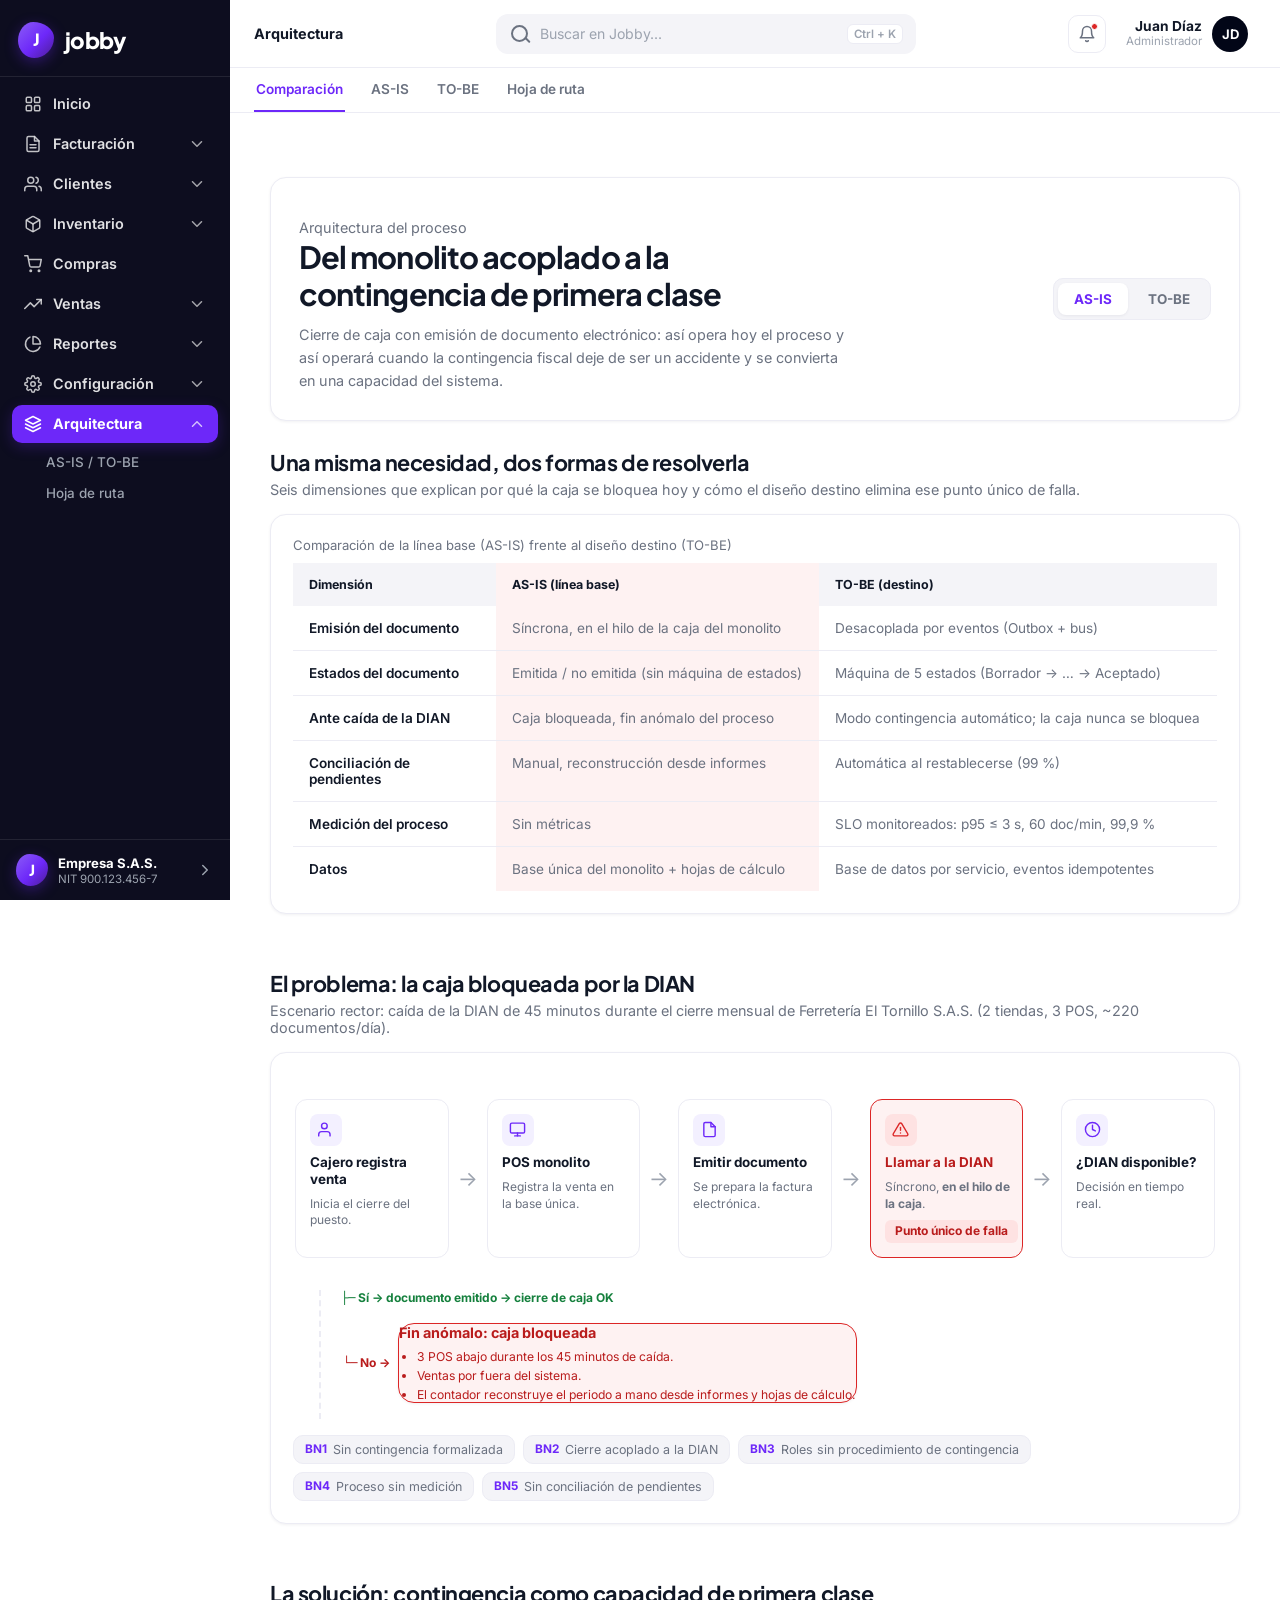
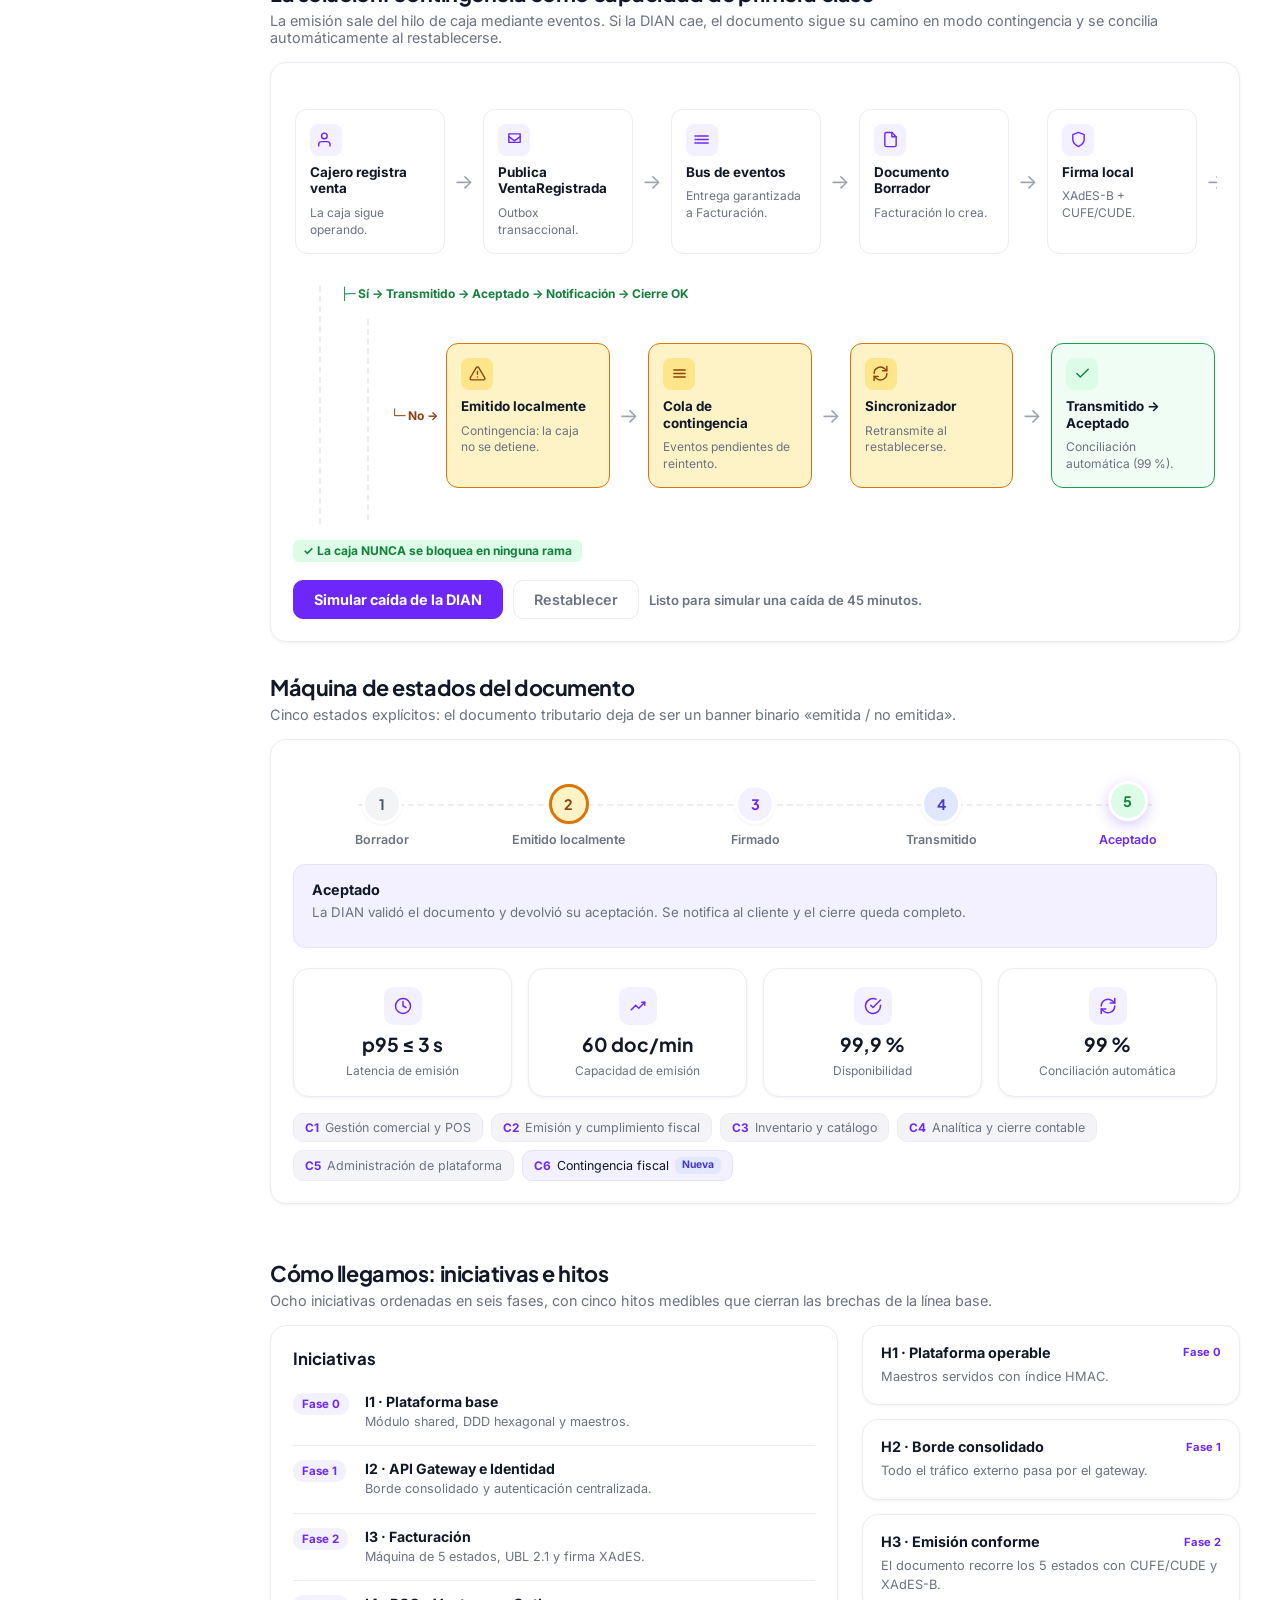
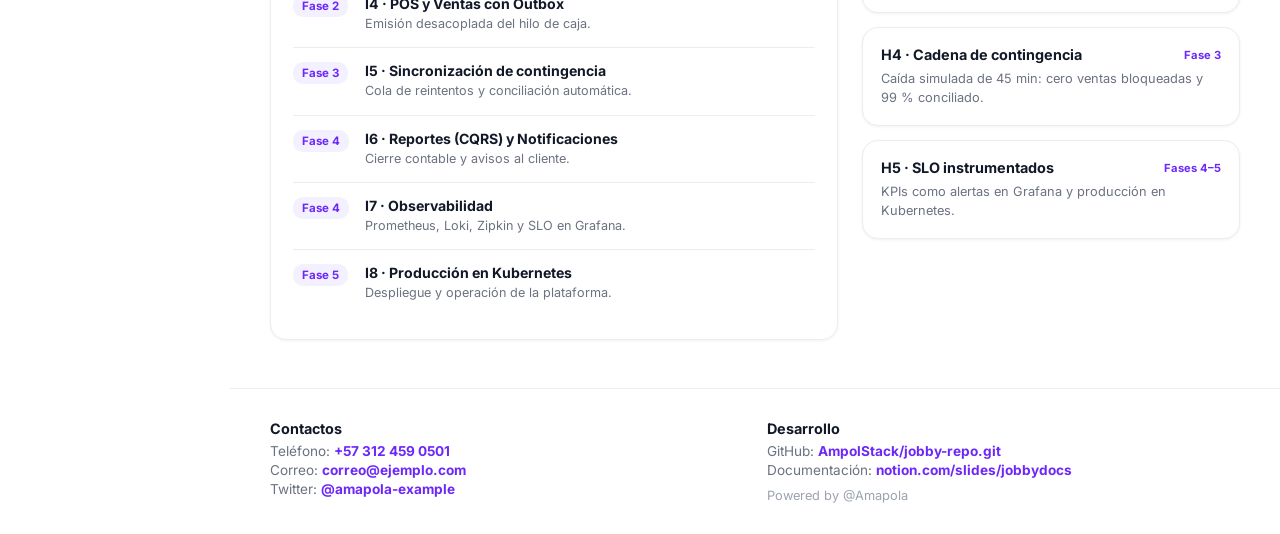
==== pages/architecture.html @ 14339ec7 "feat(architecture): página AS-IS/TO-BE con simulación de contingencia" ====
<!DOCTYPE html>
<html lang="es">

<head>
  <meta charset="UTF-8">
  <meta name="viewport" content="width=device-width, initial-scale=1.0">
  <meta name="description" content="Arquitectura del proceso de facturación electrónica de Jobby ERP: comparación AS-IS y TO-BE, contingencia fiscal y hoja de ruta.">
  <title>Jobby ERP - Arquitectura</title>
  <link rel="preconnect" href="https://fonts.googleapis.com">
  <link rel="preconnect" href="https://fonts.gstatic.com" crossorigin>
  <link href="https://fonts.googleapis.com/css2?family=Outfit:wght@400;500;600;700;800&display=swap" rel="stylesheet">
  <link rel="preconnect" href="https://fonts.googleapis.com">
  <link rel="preconnect" href="https://fonts.gstatic.com" crossorigin>
  <link href="https://fonts.googleapis.com/css2?family=Inter:ital,opsz,wght@0,14..32,100..900;1,14..32,100..900&family=Montserrat:ital,wght@0,100..900;1,100..900&display=swap" rel="stylesheet">
  <link href="https://fonts.googleapis.com/css2?family=Plus+Jakarta+Sans:wght@400;500;600;700;800&display=swap" rel="stylesheet">
  <link rel="stylesheet" href="../css/tokens.css">
  <link rel="stylesheet" href="../css/styles.css">
  <link rel="stylesheet" href="../css/brand.css">
</head>

<body>

  <!-- Skip to content (accesibilidad) -->
  <a href="#content" class="skip-link">Saltar al contenido</a>

  <!-- Progress bar -->
  <div id="progress-bar"></div>

  <!-- Success toast -->
  <aside id="toast" aria-label="Notificaciones" aria-live="polite">
    <span class="toast-icon">✓</span>
    <span id="toast-message">Listo</span>
  </aside>

  <!-- Bottom Progress bar -->
  <div id="progress-bar-bottom"></div>

  <!-- ── SIDEBAR ─────────────────────────────────────────────── -->
  <aside class="sidebar" id="sidebar" aria-label="Navegación lateral">
    <div class="sidebar-brand">
      <span class="brand-blob" aria-hidden="true">J</span>
      <span class="brand-wordmark">jobby</span>
    </div>
    <nav class="sidebar-nav" role="navigation" aria-label="Navegación principal">
      <a href="home.html" class="menu-item"><svg aria-hidden="true" width="18" height="18" viewBox="0 0 24 24" fill="none" stroke="currentColor" stroke-width="2" stroke-linecap="round" stroke-linejoin="round"><rect x="3" y="3" width="7" height="7" rx="1.5"/><rect x="14" y="3" width="7" height="7" rx="1.5"/><rect x="3" y="14" width="7" height="7" rx="1.5"/><rect x="14" y="14" width="7" height="7" rx="1.5"/></svg><span>Inicio</span></a>
      <details class="nav-group">
        <summary class="menu-item"><svg aria-hidden="true" width="18" height="18" viewBox="0 0 24 24" fill="none" stroke="currentColor" stroke-width="2" stroke-linecap="round" stroke-linejoin="round"><path d="M14 2H6a2 2 0 0 0-2 2v16a2 2 0 0 0 2 2h12a2 2 0 0 0 2-2V8z"/><polyline points="14 2 14 8 20 8"/><line x1="16" y1="13" x2="8" y2="13"/><line x1="16" y1="17" x2="8" y2="17"/></svg><span>Facturación</span><svg aria-hidden="true" width="18" height="18" viewBox="0 0 24 24" fill="none" stroke="currentColor" stroke-width="2" stroke-linecap="round" stroke-linejoin="round" class="nav-caret"><polyline points="6 9 12 15 18 9"/></svg></summary>
        <div class="submenu">
          <a href="#" class="" aria-disabled="true" title="Disponible en la versión completa">Crear factura</a>
          <a href="transaction-detail.html" class="">Consultar DIAN</a>
          <a href="transaction-detail.html" class="">Documentos electrónicos</a>
          <a href="#" class="" aria-disabled="true" title="Disponible en la versión completa">Lotes de facturación</a>
        </div>
      </details>
      <details class="nav-group">
        <summary class="menu-item"><svg aria-hidden="true" width="18" height="18" viewBox="0 0 24 24" fill="none" stroke="currentColor" stroke-width="2" stroke-linecap="round" stroke-linejoin="round"><path d="M17 21v-2a4 4 0 0 0-4-4H5a4 4 0 0 0-4 4v2"/><circle cx="9" cy="7" r="4"/><path d="M23 21v-2a4 4 0 0 0-3-3.87"/><path d="M16 3.13a4 4 0 0 1 0 7.75"/></svg><span>Clientes</span><svg aria-hidden="true" width="18" height="18" viewBox="0 0 24 24" fill="none" stroke="currentColor" stroke-width="2" stroke-linecap="round" stroke-linejoin="round" class="nav-caret"><polyline points="6 9 12 15 18 9"/></svg></summary>
        <div class="submenu">
          <a href="clients.html" class="">Clientes</a>
          <a href="#" class="" aria-disabled="true" title="Disponible en la versión completa">Listas de precios</a>
        </div>
      </details>
      <details class="nav-group">
        <summary class="menu-item"><svg aria-hidden="true" width="18" height="18" viewBox="0 0 24 24" fill="none" stroke="currentColor" stroke-width="2" stroke-linecap="round" stroke-linejoin="round"><path d="M21 16V8a2 2 0 0 0-1-1.73l-7-4a2 2 0 0 0-2 0l-7 4A2 2 0 0 0 3 8v8a2 2 0 0 0 1 1.73l7 4a2 2 0 0 0 2 0l7-4A2 2 0 0 0 21 16z"/><polyline points="3.27 6.96 12 12.01 20.73 6.96"/><line x1="12" y1="22.08" x2="12" y2="12"/></svg><span>Inventario</span><svg aria-hidden="true" width="18" height="18" viewBox="0 0 24 24" fill="none" stroke="currentColor" stroke-width="2" stroke-linecap="round" stroke-linejoin="round" class="nav-caret"><polyline points="6 9 12 15 18 9"/></svg></summary>
        <div class="submenu">
          <a href="products.html" class="">Productos</a>
          <a href="products.html" class="">Stock</a>
          <a href="sectionals.html" class="">Movimientos</a>
        </div>
      </details>
      <a href="subscriptions.html" class="menu-item"><svg aria-hidden="true" width="18" height="18" viewBox="0 0 24 24" fill="none" stroke="currentColor" stroke-width="2" stroke-linecap="round" stroke-linejoin="round"><circle cx="9" cy="21" r="1"/><circle cx="20" cy="21" r="1"/><path d="M1 1h4l2.68 13.39a2 2 0 0 0 2 1.61h9.72a2 2 0 0 0 2-1.61L23 6H6"/></svg><span>Compras</span></a>
      <details class="nav-group">
        <summary class="menu-item"><svg aria-hidden="true" width="18" height="18" viewBox="0 0 24 24" fill="none" stroke="currentColor" stroke-width="2" stroke-linecap="round" stroke-linejoin="round"><polyline points="23 6 13.5 15.5 8.5 10.5 1 18"/><polyline points="17 6 23 6 23 12"/></svg><span>Ventas</span><svg aria-hidden="true" width="18" height="18" viewBox="0 0 24 24" fill="none" stroke="currentColor" stroke-width="2" stroke-linecap="round" stroke-linejoin="round" class="nav-caret"><polyline points="6 9 12 15 18 9"/></svg></summary>
        <div class="submenu">
          <a href="cashier.html" class="">Caja</a>
          <a href="sales.html" class="">Registro de ventas</a>
        </div>
      </details>
      <details class="nav-group">
        <summary class="menu-item"><svg aria-hidden="true" width="18" height="18" viewBox="0 0 24 24" fill="none" stroke="currentColor" stroke-width="2" stroke-linecap="round" stroke-linejoin="round"><path d="M21.21 15.89A10 10 0 1 1 8 2.83"/><path d="M22 12A10 10 0 0 0 12 2v10z"/></svg><span>Reportes</span><svg aria-hidden="true" width="18" height="18" viewBox="0 0 24 24" fill="none" stroke="currentColor" stroke-width="2" stroke-linecap="round" stroke-linejoin="round" class="nav-caret"><polyline points="6 9 12 15 18 9"/></svg></summary>
        <div class="submenu">
          <a href="#" class="" aria-disabled="true" title="Disponible en la versión completa">Financieros</a>
          <a href="#" class="" aria-disabled="true" title="Disponible en la versión completa">Ventas</a>
          <a href="#" class="" aria-disabled="true" title="Disponible en la versión completa">Inventario</a>
          <a href="#" class="" aria-disabled="true" title="Disponible en la versión completa">Personalizados</a>
        </div>
      </details>
      <details class="nav-group">
        <summary class="menu-item"><svg aria-hidden="true" width="18" height="18" viewBox="0 0 24 24" fill="none" stroke="currentColor" stroke-width="2" stroke-linecap="round" stroke-linejoin="round"><circle cx="12" cy="12" r="3"/><path d="M19.4 15a1.65 1.65 0 0 0 .33 1.82l.06.06a2 2 0 0 1-2.83 2.83l-.06-.06a1.65 1.65 0 0 0-1.82-.33 1.65 1.65 0 0 0-1 1.51V21a2 2 0 0 1-4 0v-.09A1.65 1.65 0 0 0 9 19.4a1.65 1.65 0 0 0-1.82.33l-.06.06a2 2 0 0 1-2.83-2.83l.06-.06a1.65 1.65 0 0 0 .33-1.82 1.65 1.65 0 0 0-1.51-1H3a2 2 0 0 1 0-4h.09A1.65 1.65 0 0 0 4.6 9a1.65 1.65 0 0 0-.33-1.82l-.06-.06a2 2 0 0 1 2.83-2.83l.06.06a1.65 1.65 0 0 0 1.82.33H9a1.65 1.65 0 0 0 1-1.51V3a2 2 0 0 1 4 0v.09a1.65 1.65 0 0 0 1 1.51 1.65 1.65 0 0 0 1.82-.33l.06-.06a2 2 0 0 1 2.83 2.83l-.06.06a1.65 1.65 0 0 0-.33 1.82V9a1.65 1.65 0 0 0 1.51 1H21a2 2 0 0 1 0 4h-.09a1.65 1.65 0 0 0-1.51 1z"/></svg><span>Configuración</span><svg aria-hidden="true" width="18" height="18" viewBox="0 0 24 24" fill="none" stroke="currentColor" stroke-width="2" stroke-linecap="round" stroke-linejoin="round" class="nav-caret"><polyline points="6 9 12 15 18 9"/></svg></summary>
        <div class="submenu">
          <a href="sectionals.html" class="">Organización</a>
          <a href="employees.html" class="">Usuarios</a>
          <a href="#" class="" aria-disabled="true" title="Disponible en la versión completa">Permisos</a>
          <a href="#" class="" aria-disabled="true" title="Disponible en la versión completa">Integraciones</a>
        </div>
      </details>
      <details class="nav-group" open>
        <summary class="menu-item active"><svg aria-hidden="true" width="18" height="18" viewBox="0 0 24 24" fill="none" stroke="currentColor" stroke-width="2" stroke-linecap="round" stroke-linejoin="round"><polygon points="12 2 2 7 12 12 22 7 12 2"/><polyline points="2 17 12 22 22 17"/><polyline points="2 12 12 17 22 12"/></svg><span>Arquitectura</span><svg aria-hidden="true" width="18" height="18" viewBox="0 0 24 24" fill="none" stroke="currentColor" stroke-width="2" stroke-linecap="round" stroke-linejoin="round" class="nav-caret"><polyline points="6 9 12 15 18 9"/></svg></summary>
        <div class="submenu">
          <a href="architecture.html#comparacion" class="">AS-IS / TO-BE</a>
          <a href="architecture.html#roadmap" class="">Hoja de ruta</a>
        </div>
      </details>
    </nav>
    <div class="sidebar-footer">
      <span class="brand-blob" aria-hidden="true">J</span>
      <span class="sidebar-footer-copy"><strong>Empresa S.A.S.</strong><span>NIT 900.123.456-7</span></span>
      <svg aria-hidden="true" width="18" height="18" viewBox="0 0 24 24" fill="none" stroke="currentColor" stroke-width="2" stroke-linecap="round" stroke-linejoin="round" class="footer-chevron"><polyline points="9 18 15 12 9 6"/></svg>
    </div>
  </aside>

  <!-- ── MAIN LAYOUT ──────────────────────────────────────────── -->
  <div class="app-layout">

    <!-- TOP BAR -->
    <header class="topbar" role="banner" aria-label="Barra superior">
      <button class="hamburger" id="hamburger" type="button" aria-label="Abrir menú de navegación" aria-expanded="false">
        <span></span><span></span><span></span>
      </button>
      <strong class="topbar-context" id="nav-business">Arquitectura</strong>
      <label class="topbar-search" for="global-search">
        <span class="brand-search-icon" aria-hidden="true"></span>
        <input type="search" id="global-search" placeholder="Buscar en Jobby..." aria-label="Buscar en Jobby">
        <span class="kbd" aria-hidden="true">Ctrl + K</span>
      </label>
      <div class="topbar-actions">
        <button class="notification-btn" type="button" aria-label="Notificaciones, 1 sin leer">
          <svg aria-hidden="true" width="18" height="18" viewBox="0 0 24 24" fill="none" stroke="currentColor" stroke-width="2" stroke-linecap="round" stroke-linejoin="round"><path d="M18 8A6 6 0 0 0 6 8c0 7-3 9-3 9h18s-3-2-3-9"/><path d="M13.73 21a2 2 0 0 1-3.46 0"/></svg>
          <span class="notif-dot" aria-hidden="true"></span>
        </button>
        <a href="profile.html" class="topbar-right" aria-label="Perfil de Juan Díaz, administrador">
          <span class="topbar-user-wrap">
            <span class="topbar-user">Juan Díaz</span>
            <span class="topbar-role">Administrador</span>
          </span>
          <span class="topbar-avatar" aria-hidden="true">JD</span>
        </a>
      </div>
    </header>

  <!-- ── NAVEGACIÓN DE ANCLAS ───────────────────────────────── -->
  <nav class="arch-nav" aria-label="Secciones de arquitectura">
    <a href="#comparacion" class="active">Comparación</a>
    <a href="#asis">AS-IS</a>
    <a href="#tobe">TO-BE</a>
    <a href="#roadmap">Hoja de ruta</a>
  </nav>

    <!-- CONTENT -->
    <main class="content" role="main" aria-label="Contenido principal" id="content" tabindex="-1">

      <!-- A. COMPARACIÓN -->
      <section class="arch-section" id="comparacion" aria-labelledby="comparacion-title">
        <article class="card arch-hero">
          <div>
            <p class="dash-hello">Arquitectura del proceso</p>
            <h1 id="comparacion-title">Del monolito acoplado a la contingencia de primera clase</h1>
            <p>Cierre de caja con emisión de documento electrónico: así opera hoy el proceso y así operará cuando la contingencia fiscal deje de ser un accidente y se convierta en una capacidad del sistema.</p>
          </div>
          <div class="segmented" role="tablist" aria-label="Seleccionar línea de arquitectura">
            <button type="button" id="tab-asis" role="tab" aria-selected="true" aria-controls="compare-table" data-target="asis">AS-IS</button>
            <button type="button" id="tab-tobe" role="tab" aria-selected="false" aria-controls="compare-table" data-target="tobe">TO-BE</button>
          </div>
        </article>

        <div class="section-head">
          <h2>Una misma necesidad, dos formas de resolverla</h2>
          <p>Seis dimensiones que explican por qué la caja se bloquea hoy y cómo el diseño destino elimina ese punto único de falla.</p>
        </div>
        <article class="card dash-panel" id="compare-table" role="tabpanel" aria-labelledby="tab-asis">
          <div class="table-wrap">
            <table class="compare-table highlight-asis">
              <caption>Comparación de la línea base (AS-IS) frente al diseño destino (TO-BE)</caption>
              <thead>
                <tr><th scope="col">Dimensión</th><th scope="col">AS-IS (línea base)</th><th scope="col">TO-BE (destino)</th></tr>
              </thead>
              <tbody>
                <tr><th scope="row">Emisión del documento</th><td>Síncrona, en el hilo de la caja del monolito</td><td>Desacoplada por eventos (Outbox + bus)</td></tr>
                <tr><th scope="row">Estados del documento</th><td>Emitida / no emitida (sin máquina de estados)</td><td>Máquina de 5 estados (Borrador → … → Aceptado)</td></tr>
                <tr><th scope="row">Ante caída de la DIAN</th><td>Caja bloqueada, fin anómalo del proceso</td><td>Modo contingencia automático; la caja nunca se bloquea</td></tr>
                <tr><th scope="row">Conciliación de pendientes</th><td>Manual, reconstrucción desde informes</td><td>Automática al restablecerse (99 %)</td></tr>
                <tr><th scope="row">Medición del proceso</th><td>Sin métricas</td><td>SLO monitoreados: p95 ≤ 3 s, 60 doc/min, 99,9 %</td></tr>
                <tr><th scope="row">Datos</th><td>Base única del monolito + hojas de cálculo</td><td>Base de datos por servicio, eventos idempotentes</td></tr>
              </tbody>
            </table>
          </div>
        </article>
      </section>

      <!-- B. AS-IS -->
      <section class="arch-section" id="asis" aria-labelledby="asis-title">
        <div class="section-head">
          <h2 id="asis-title">El problema: la caja bloqueada por la DIAN</h2>
          <p>Escenario rector: caída de la DIAN de 45 minutos durante el cierre mensual de Ferretería El Tornillo S.A.S. (2 tiendas, 3 POS, ~220 documentos/día).</p>
        </div>
        <article class="card dash-panel">
          <ol class="flow" aria-label="Flujo actual de cierre de caja con fin anómalo">
            <li class="flow-step"><span class="step-icon" aria-hidden="true"><svg width="17" height="17" viewBox="0 0 24 24" fill="none" stroke="currentColor" stroke-width="2" stroke-linecap="round" stroke-linejoin="round"><path d="M17 21v-2a4 4 0 0 0-4-4H5a4 4 0 0 0-4 4v2"/><circle cx="9" cy="7" r="4"/></svg></span><h3>Cajero registra venta</h3><p>Inicia el cierre del puesto.</p></li>
            <li class="flow-arrow" aria-hidden="true">→</li>
            <li class="flow-step"><span class="step-icon" aria-hidden="true"><svg width="17" height="17" viewBox="0 0 24 24" fill="none" stroke="currentColor" stroke-width="2" stroke-linecap="round" stroke-linejoin="round"><rect x="2" y="3" width="20" height="14" rx="2"/><line x1="8" y1="21" x2="16" y2="21"/><line x1="12" y1="17" x2="12" y2="21"/></svg></span><h3>POS monolito</h3><p>Registra la venta en la base única.</p></li>
            <li class="flow-arrow" aria-hidden="true">→</li>
            <li class="flow-step"><span class="step-icon" aria-hidden="true"><svg width="17" height="17" viewBox="0 0 24 24" fill="none" stroke="currentColor" stroke-width="2" stroke-linecap="round" stroke-linejoin="round"><path d="M14 2H6a2 2 0 0 0-2 2v16a2 2 0 0 0 2 2h12a2 2 0 0 0 2-2V8z"/><polyline points="14 2 14 8 20 8"/></svg></span><h3>Emitir documento</h3><p>Se prepara la factura electrónica.</p></li>
            <li class="flow-arrow" aria-hidden="true">→</li>
            <li class="flow-step danger"><span class="step-icon" aria-hidden="true"><svg width="17" height="17" viewBox="0 0 24 24" fill="none" stroke="currentColor" stroke-width="2" stroke-linecap="round" stroke-linejoin="round"><path d="M10.29 3.86L1.82 18a2 2 0 0 0 1.71 3h16.94a2 2 0 0 0 1.71-3L13.71 3.86a2 2 0 0 0-3.42 0z"/><line x1="12" y1="9" x2="12" y2="13"/><line x1="12" y1="17" x2="12.01" y2="17"/></svg></span><h3>Llamar a la DIAN</h3><p>Síncrono, <strong>en el hilo de la caja</strong>.</p><span class="badge danger">Punto único de falla</span></li>
            <li class="flow-arrow" aria-hidden="true">→</li>
            <li class="flow-step"><span class="step-icon" aria-hidden="true"><svg width="17" height="17" viewBox="0 0 24 24" fill="none" stroke="currentColor" stroke-width="2" stroke-linecap="round" stroke-linejoin="round"><circle cx="12" cy="12" r="10"/><polyline points="12 6 12 12 16 14"/></svg></span><h3>¿DIAN disponible?</h3><p>Decisión en tiempo real.</p></li>
          </ol>

          <div class="flow-branch">
            <p class="flow-label" style="color:var(--jb-success-text)">├─ Sí → documento emitido → cierre de caja OK</p>
            <div class="flow" aria-label="Rama alterna cuando la DIAN no responde">
              <span class="flow-label danger">└─ No →</span>
              <article class="card impact-card">
                <h3 style="color:var(--jb-danger-text);font-size:0.9rem;margin-bottom:8px">Fin anómalo: caja bloqueada</h3>
                <ul>
                  <li>3 POS abajo durante los 45 minutos de caída.</li>
                  <li>Ventas por fuera del sistema.</li>
                  <li>El contador reconstruye el periodo a mano desde informes y hojas de cálculo.</li>
                </ul>
              </article>
            </div>
          </div>

          <div class="chips" aria-label="Brechas de negocio de la línea base">
            <span class="chip"><strong>BN1</strong> Sin contingencia formalizada</span>
            <span class="chip"><strong>BN2</strong> Cierre acoplado a la DIAN</span>
            <span class="chip"><strong>BN3</strong> Roles sin procedimiento de contingencia</span>
            <span class="chip"><strong>BN4</strong> Proceso sin medición</span>
            <span class="chip"><strong>BN5</strong> Sin conciliación de pendientes</span>
          </div>
        </article>
      </section>

      <!-- C. TO-BE -->
      <section class="arch-section" id="tobe" aria-labelledby="tobe-title">
        <div class="section-head">
          <h2 id="tobe-title">La solución: contingencia como capacidad de primera clase</h2>
          <p>La emisión sale del hilo de caja mediante eventos. Si la DIAN cae, el documento sigue su camino en modo contingencia y se concilia automáticamente al restablecerse.</p>
        </div>
        <article class="card dash-panel">
          <ol class="flow" id="tobe-flow" aria-label="Flujo destino de cierre de caja con contingencia y conciliación">
            <li class="flow-step" data-sim-step><span class="step-icon" aria-hidden="true"><svg width="17" height="17" viewBox="0 0 24 24" fill="none" stroke="currentColor" stroke-width="2" stroke-linecap="round" stroke-linejoin="round"><path d="M17 21v-2a4 4 0 0 0-4-4H5a4 4 0 0 0-4 4v2"/><circle cx="9" cy="7" r="4"/></svg></span><h3>Cajero registra venta</h3><p>La caja sigue operando.</p></li>
            <li class="flow-arrow" aria-hidden="true">→</li>
            <li class="flow-step" data-sim-step><span class="step-icon" aria-hidden="true"><svg width="17" height="17" viewBox="0 0 24 24" fill="none" stroke="currentColor" stroke-width="2" stroke-linecap="round" stroke-linejoin="round"><path d="M4 4h16v12H4z"/><polyline points="4 8 12 14 20 8"/></svg></span><h3>Publica VentaRegistrada</h3><p>Outbox transaccional.</p></li>
            <li class="flow-arrow" aria-hidden="true">→</li>
            <li class="flow-step" data-sim-step><span class="step-icon" aria-hidden="true"><svg width="17" height="17" viewBox="0 0 24 24" fill="none" stroke="currentColor" stroke-width="2" stroke-linecap="round" stroke-linejoin="round"><path d="M4 7h16M4 12h16M4 17h16"/><circle cx="2" cy="7" r="0.5"/><circle cx="2" cy="12" r="0.5"/><circle cx="2" cy="17" r="0.5"/></svg></span><h3>Bus de eventos</h3><p>Entrega garantizada a Facturación.</p></li>
            <li class="flow-arrow" aria-hidden="true">→</li>
            <li class="flow-step" data-sim-step><span class="step-icon" aria-hidden="true"><svg width="17" height="17" viewBox="0 0 24 24" fill="none" stroke="currentColor" stroke-width="2" stroke-linecap="round" stroke-linejoin="round"><path d="M14 2H6a2 2 0 0 0-2 2v16a2 2 0 0 0 2 2h12a2 2 0 0 0 2-2V8z"/><polyline points="14 2 14 8 20 8"/></svg></span><h3>Documento Borrador</h3><p>Facturación lo crea.</p></li>
            <li class="flow-arrow" aria-hidden="true">→</li>
            <li class="flow-step" data-sim-step><span class="step-icon" aria-hidden="true"><svg width="17" height="17" viewBox="0 0 24 24" fill="none" stroke="currentColor" stroke-width="2" stroke-linecap="round" stroke-linejoin="round"><path d="M12 22s8-4 8-10V5l-8-3-8 3v7c0 6 8 10 8 10z"/></svg></span><h3>Firma local</h3><p>XAdES-B + CUFE/CUDE.</p></li>
            <li class="flow-arrow" aria-hidden="true">→</li>
            <li class="flow-step" data-sim-step><span class="step-icon" aria-hidden="true"><svg width="17" height="17" viewBox="0 0 24 24" fill="none" stroke="currentColor" stroke-width="2" stroke-linecap="round" stroke-linejoin="round"><circle cx="12" cy="12" r="10"/><polyline points="12 6 12 12 16 14"/></svg></span><h3>¿Validación previa disponible?</h3><p>Comprueba la DIAN sin bloquear.</p></li>
          </ol>

          <div class="flow-branch">
            <p class="flow-label" style="color:var(--jb-success-text)">├─ Sí → Transmitido → Aceptado → Notificación → Cierre OK</p>
            <div class="flow-branch"><ol class="flow" aria-label="Rama de contingencia y conciliación automática">
              <span class="flow-label warn">└─ No →</span>
              <li class="flow-step warn" data-sim-step data-branch="contingencia"><span class="step-icon" aria-hidden="true"><svg width="17" height="17" viewBox="0 0 24 24" fill="none" stroke="currentColor" stroke-width="2" stroke-linecap="round" stroke-linejoin="round"><path d="M10.29 3.86L1.82 18a2 2 0 0 0 1.71 3h16.94a2 2 0 0 0 1.71-3L13.71 3.86a2 2 0 0 0-3.42 0z"/><line x1="12" y1="9" x2="12" y2="13"/><line x1="12" y1="17" x2="12.01" y2="17"/></svg></span><h3>Emitido localmente</h3><p>Contingencia: la caja no se detiene.</p></li>
              <li class="flow-arrow" aria-hidden="true">→</li>
              <li class="flow-step warn" data-sim-step data-branch="contingencia"><span class="step-icon" aria-hidden="true"><svg width="17" height="17" viewBox="0 0 24 24" fill="none" stroke="currentColor" stroke-width="2" stroke-linecap="round" stroke-linejoin="round"><path d="M4 7h16M4 12h16M4 17h16"/></svg></span><h3>Cola de contingencia</h3><p>Eventos pendientes de reintento.</p></li>
              <li class="flow-arrow" aria-hidden="true">→</li>
              <li class="flow-step warn" data-sim-step data-branch="contingencia"><span class="step-icon" aria-hidden="true"><svg width="17" height="17" viewBox="0 0 24 24" fill="none" stroke="currentColor" stroke-width="2" stroke-linecap="round" stroke-linejoin="round"><path d="M21 2v6h-6"/><path d="M3 12a9 9 0 0 1 15-6.7L21 8"/><path d="M3 22v-6h6"/><path d="M21 12a9 9 0 0 1-15 6.7L3 16"/></svg></span><h3>Sincronizador</h3><p>Retransmite al restablecerse.</p></li>
              <li class="flow-arrow" aria-hidden="true">→</li>
              <li class="flow-step success" data-sim-step data-branch="contingencia"><span class="step-icon" aria-hidden="true"><svg width="17" height="17" viewBox="0 0 24 24" fill="none" stroke="currentColor" stroke-width="2" stroke-linecap="round" stroke-linejoin="round"><polyline points="20 6 9 17 4 12"/></svg></span><h3>Transmitido → Aceptado</h3><p>Conciliación automática (99 %).</p></li>
            </ol></div>
          </div>

          <span class="badge success" style="margin-top:12px">✓ La caja NUNCA se bloquea en ninguna rama</span>

          <div class="sim-controls">
            <button class="cta" type="button" id="simulate-btn">Simular caída de la DIAN</button>
            <button class="secondary-button" type="button" id="reset-btn">Restablecer</button>
            <span class="sim-status" id="sim-status" aria-live="polite">Listo para simular una caída de 45 minutos.</span>
          </div>
        </article>

        <div class="section-head" style="margin-top:32px">
          <h2>Máquina de estados del documento</h2>
          <p>Cinco estados explícitos: el documento tributario deja de ser un banner binario «emitida / no emitida».</p>
        </div>
        <article class="card dash-panel">
          <div class="stepper" role="tablist" aria-label="Estados del documento tributario">
            <button class="state-node" type="button" role="tab" aria-selected="false" data-state="borrador" aria-describedby="state-panel"><span class="state-dot">1</span><span class="state-name">Borrador</span></button>
            <button class="state-node" type="button" role="tab" aria-selected="false" data-state="local" aria-describedby="state-panel"><span class="state-dot">2</span><span class="state-name">Emitido localmente</span></button>
            <button class="state-node" type="button" role="tab" aria-selected="false" data-state="firmado" aria-describedby="state-panel"><span class="state-dot">3</span><span class="state-name">Firmado</span></button>
            <button class="state-node" type="button" role="tab" aria-selected="false" data-state="transmitido" aria-describedby="state-panel"><span class="state-dot">4</span><span class="state-name">Transmitido</span></button>
            <button class="state-node" type="button" role="tab" aria-selected="true" data-state="aceptado" aria-describedby="state-panel"><span class="state-dot">5</span><span class="state-name">Aceptado</span></button>
          </div>
          <div class="state-panel" id="state-panel" role="tabpanel" aria-live="polite">
            <h3>Aceptado</h3>
            <p>La DIAN validó el documento y devolvió su aceptación. Se notifica al cliente y el cierre queda completo.</p>
          </div>
          <div class="slo-grid" aria-label="Objetivos de nivel de servicio">
            <article class="card slo-card"><span class="step-icon" aria-hidden="true"><svg width="18" height="18" viewBox="0 0 24 24" fill="none" stroke="currentColor" stroke-width="2" stroke-linecap="round" stroke-linejoin="round"><circle cx="12" cy="12" r="10"/><polyline points="12 6 12 12 16 14"/></svg></span><strong>p95 ≤ 3 s</strong><span>Latencia de emisión</span></article>
            <article class="card slo-card"><span class="step-icon" aria-hidden="true"><svg width="18" height="18" viewBox="0 0 24 24" fill="none" stroke="currentColor" stroke-width="2" stroke-linecap="round" stroke-linejoin="round"><path d="M3 17l6-6 4 4 8-8"/><polyline points="17 7 21 7 21 11"/></svg></span><strong>60 doc/min</strong><span>Capacidad de emisión</span></article>
            <article class="card slo-card"><span class="step-icon" aria-hidden="true"><svg width="18" height="18" viewBox="0 0 24 24" fill="none" stroke="currentColor" stroke-width="2" stroke-linecap="round" stroke-linejoin="round"><path d="M22 11.08V12a10 10 0 1 1-5.93-9.14"/><polyline points="22 4 12 14.01 9 11.01"/></svg></span><strong>99,9 %</strong><span>Disponibilidad</span></article>
            <article class="card slo-card"><span class="step-icon" aria-hidden="true"><svg width="18" height="18" viewBox="0 0 24 24" fill="none" stroke="currentColor" stroke-width="2" stroke-linecap="round" stroke-linejoin="round"><path d="M21 2v6h-6"/><path d="M3 12a9 9 0 0 1 15-6.7L21 8"/><path d="M3 22v-6h6"/><path d="M21 12a9 9 0 0 1-15 6.7L3 16"/></svg></span><strong>99 %</strong><span>Conciliación automática</span></article>
          </div>
          <div class="chips" aria-label="Capacidades de la arquitectura destino">
            <span class="chip"><strong>C1</strong> Gestión comercial y POS</span>
            <span class="chip"><strong>C2</strong> Emisión y cumplimiento fiscal</span>
            <span class="chip"><strong>C3</strong> Inventario y catálogo</span>
            <span class="chip"><strong>C4</strong> Analítica y cierre contable</span>
            <span class="chip"><strong>C5</strong> Administración de plataforma</span>
            <span class="chip highlight"><strong>C6</strong> Contingencia fiscal <span class="badge info">Nueva</span></span>
          </div>
        </article>
      </section>

      <!-- D. HOJA DE RUTA -->
      <section class="arch-section" id="roadmap" aria-labelledby="roadmap-title">
        <div class="section-head">
          <h2 id="roadmap-title">Cómo llegamos: iniciativas e hitos</h2>
          <p>Ocho iniciativas ordenadas en seis fases, con cinco hitos medibles que cierran las brechas de la línea base.</p>
        </div>
        <div class="roadmap-layout">
          <article class="card dash-panel">
            <h3 class="panel-title" style="margin-bottom:10px">Iniciativas</h3>
            <ol class="initiative-list">
              <li class="initiative"><span class="phase-chip">Fase 0</span><div><h3>I1 · Plataforma base</h3><p>Módulo shared, DDD hexagonal y maestros.</p></div></li>
              <li class="initiative"><span class="phase-chip">Fase 1</span><div><h3>I2 · API Gateway e Identidad</h3><p>Borde consolidado y autenticación centralizada.</p></div></li>
              <li class="initiative"><span class="phase-chip">Fase 2</span><div><h3>I3 · Facturación</h3><p>Máquina de 5 estados, UBL 2.1 y firma XAdES.</p></div></li>
              <li class="initiative"><span class="phase-chip">Fase 2</span><div><h3>I4 · POS y Ventas con Outbox</h3><p>Emisión desacoplada del hilo de caja.</p></div></li>
              <li class="initiative"><span class="phase-chip">Fase 3</span><div><h3>I5 · Sincronización de contingencia</h3><p>Cola de reintentos y conciliación automática.</p></div></li>
              <li class="initiative"><span class="phase-chip">Fase 4</span><div><h3>I6 · Reportes (CQRS) y Notificaciones</h3><p>Cierre contable y avisos al cliente.</p></div></li>
              <li class="initiative"><span class="phase-chip">Fase 4</span><div><h3>I7 · Observabilidad</h3><p>Prometheus, Loki, Zipkin y SLO en Grafana.</p></div></li>
              <li class="initiative"><span class="phase-chip">Fase 5</span><div><h3>I8 · Producción en Kubernetes</h3><p>Despliegue y operación de la plataforma.</p></div></li>
            </ol>
          </article>
          <div class="milestone-grid">
            <article class="card milestone"><div class="milestone-head"><h3>H1 · Plataforma operable</h3><span class="phase-tag">Fase 0</span></div><p>Maestros servidos con índice HMAC.</p></article>
            <article class="card milestone"><div class="milestone-head"><h3>H2 · Borde consolidado</h3><span class="phase-tag">Fase 1</span></div><p>Todo el tráfico externo pasa por el gateway.</p></article>
            <article class="card milestone"><div class="milestone-head"><h3>H3 · Emisión conforme</h3><span class="phase-tag">Fase 2</span></div><p>El documento recorre los 5 estados con CUFE/CUDE y XAdES-B.</p></article>
            <article class="card milestone"><div class="milestone-head"><h3>H4 · Cadena de contingencia</h3><span class="phase-tag">Fase 3</span></div><p>Caída simulada de 45 min: cero ventas bloqueadas y 99 % conciliado.</p></article>
            <article class="card milestone"><div class="milestone-head"><h3>H5 · SLO instrumentados</h3><span class="phase-tag">Fases 4–5</span></div><p>KPIs como alertas en Grafana y producción en Kubernetes.</p></article>
          </div>
        </div>
      </section>
    </main>
    <!-- FOOTER -->
    <footer class="footer-bar" role="contentinfo" aria-label="Pie de página">
      <div class="footer-section">
        <p class="footer-title">Contactos</p>
        <p>Teléfono: <a href="tel:+573124590501"><strong>+57 312 459 0501</strong></a></p>
        <p>Correo: <a href="mailto:correo@ejemplo.com"><strong>correo@ejemplo.com</strong></a></p>
        <p>Twitter: <a href="https://twitter.com/amapola-example" target="_blank" rel="noopener"><strong>@amapola-example</strong></a></p>
      </div>
      <div class="footer-section">
        <p class="footer-title">Desarrollo</p>
        <p>GitHub: <a href="https://github.com/AmpolStack/jobby-repo" target="_blank" rel="noopener"><strong>AmpolStack/jobby-repo.git</strong></a></p>
        <p>Documentación: <a href="https://notion.com/slides/jobbydocs" target="_blank" rel="noopener"><strong>notion.com/slides/jobbydocs</strong></a></p>
        <p class="footer-powered">Powered by @Amapola</p>
      </div>
    </footer>
  </div>

  <!-- Mobile sidebar overlay -->
  <div class="sidebar-backdrop hidden" id="sidebar-backdrop"></div>

  <script src="../js/script.js"></script>
  <script src="../js/architecture.js"></script>
</body>

</html>
---- css/tokens.css ----
/* ═══════════════════════════════════════════════════════════════
   JOBBY — Design System v2 · Design tokens
   Debe enlazarse ANTES de styles.css y brand.css en todas las páginas.
   ═══════════════════════════════════════════════════════════════ */
:root {
  /* ── Marca ── */
  --jb-primary: #6D28F9;          /* violeta principal: gráficos, botones, activos */
  --jb-primary-hover: #5B21F0;    /* hover de botones y pills activas */
  --jb-primary-soft: #F3F0FF;     /* fondos de iconos KPI, chips lavanda */
  --jb-primary-border: #E9E4F5;   /* borde sutil de tarjetas sobre fondo lavanda */

  /* ── Neutrales ── */
  --jb-bg: #FFFFFF;               /* fondo del área de contenido */
  --jb-bg-soft: #F4F4F8;          /* fondo de la búsqueda y chips neutros */
  --jb-sidebar-bg: #0D0D1F;       /* fondo del sidebar oscuro */
  --jb-sidebar-text: #FFFFFF;
  --jb-sidebar-muted: #9CA3AF;    /* sub-items y metadatos del sidebar */
  --jb-sidebar-active: #6D28F9;   /* pill del ítem activo del menú */
  --jb-text: #111827;             /* texto principal */
  --jb-text-2: #6B7280;           /* texto secundario */
  --jb-text-3: #9CA3AF;           /* texto terciario / placeholders */
  --jb-border: #ECECF4;           /* bordes de tarjetas y divisores */

  /* ── Semánticos (badges de estado DIAN) ── */
  --jb-success: #16A34A;   --jb-success-bg: #DCFCE7;   --jb-success-text: #15803D;
  --jb-info: #4F46E5;      --jb-info-bg: #E0E7FF;      --jb-info-text: #4338CA;
  --jb-danger: #DC2626;    --jb-danger-bg: #FEE2E2;    --jb-danger-text: #B91C1C;
  --jb-warning: #D97706;   --jb-warning-bg: #FEF3C7;   --jb-warning-text: #92400E;
  --jb-gray-bg: #F3F4F6;   --jb-gray-text: #4B5563;

  /* ── Tipografía ── */
  --jb-font-body: 'Inter', system-ui, -apple-system, 'Segoe UI', sans-serif;
  --jb-font-heading: 'Plus Jakarta Sans', 'Inter', system-ui, sans-serif;

  /* ── Radios (el diseño v2 SÍ usa radios) ── */
  --jb-radius-card: 16px;
  --jb-radius-pill: 10px;
  --jb-radius-badge: 6px;
  --jb-radius-sm: 8px;

  /* ── Sombras suaves ── */
  --jb-shadow-card: 0 1px 3px rgba(17, 17, 46, 0.06);
  --jb-shadow-hover: 0 8px 24px rgba(109, 40, 249, 0.10);
  --jb-shadow-pill: 0 4px 14px rgba(109, 40, 249, 0.25);

  /* ── Layout ── */
  --jb-sidebar-w: 230px;
  --jb-topbar-h: 68px;
  --jb-gap: 24px;
  --jb-transition: 0.2s ease;
}
---- css/styles.css ----
/* ── COMPATIBILITY MAP — tokens legacy → Jobby v2 ────────────
   Los valores viven en tokens.css (enlazado antes que este archivo).
   Mapear evita romper las ~1570 reglas que usan los nombres antiguos.
   ───────────────────────────────────────────────────────────── */
:root {
  /* Brand */
  --primary: var(--jb-primary);
  --primary-hover: var(--jb-primary-hover);
  --primary-light: var(--jb-primary);
  --primary-bg: var(--jb-primary-soft);
  --primary-muted: rgba(109, 40, 249, 0.08);

  /* Neutrals */
  --background: var(--jb-bg);
  --surface: var(--jb-bg-soft);
  --surface-alt: var(--jb-border);
  --text: var(--jb-text);
  --text-secondary: var(--jb-text-2);
  --muted: var(--jb-text-2);
  --border: var(--jb-border);

  /* Semantic */
  --success: var(--jb-success);
  --success-bg: var(--jb-success-bg);
  --danger: var(--jb-danger);
  --danger-bg: var(--jb-danger-bg);
  --warning: var(--jb-warning);
  --warning-bg: var(--jb-warning-bg);
  --info: var(--jb-info);
  --info-bg: var(--jb-info-bg);

  /* Elevation */
  --shadow-sm: var(--jb-shadow-card);
  --shadow: var(--jb-shadow-card);
  --shadow-lg: var(--jb-shadow-hover);

  /* Shape — radios v2 */
  --radius-xl: var(--jb-radius-card);
  --radius-lg: var(--jb-radius-pill);
  --radius-md: var(--jb-radius-sm);
  --radius-sm: var(--jb-radius-badge);

  /* Layout */
  --sidebar-w: var(--jb-sidebar-w);
  --topbar-h: var(--jb-topbar-h);

  /* Transition */
  --t: var(--jb-transition);
}

/* ── RESET ──────────────────────────────────────────────────── */
*,
*::before,
*::after {
  box-sizing: border-box;
}



body {
  margin: 0;
  font-family: var(--jb-font-body);
  background: var(--background);
  color: var(--text);
  min-height: 100vh;
  -webkit-font-smoothing: antialiased;
  overflow-x: hidden;
}

/* ── PROGRESS BAR ───────────────────────────────────────────── */
#progress-bar {
  position: fixed;
  top: 0;
  left: 0;
  height: 4px;
  width: 0%;
  background: var(--jb-primary);
  z-index: 1000;
  transition: width 0.3s ease;
  box-shadow: 0 0 10px rgba(109, 40, 249, 0.45);
  pointer-events: none;
}

#progress-bar.loading {
  transition: width 2s cubic-bezier(0.1, 0.5, 0.5, 1);
}

#progress-bar-bottom {
  position: fixed;
  bottom: 0;
  left: 0;
  height: 4px;
  width: 0%;
  background: var(--jb-primary);
  z-index: 1000;
  transition: width 0.3s ease;
  box-shadow: 0 0 10px rgba(109, 40, 249, 0.45);
  pointer-events: none;
}

#progress-bar-bottom.loading {
  transition: width 2s cubic-bezier(0.1, 0.5, 0.5, 1);
}

/* ── SUCCESS TOAST ──────────────────────────────────────────── */
#toast {
  position: fixed;
  bottom: 34px;
  /* Slightly higher to stay above bottom bar */
  right: 24px;
  background: var(--jb-sidebar-bg);
  color: #fff;
  padding: 13px 20px;
  display: flex;
  align-items: center;
  gap: 12px;
  z-index: 999;
  transform: translateY(100px);
  opacity: 0;
  transition: all 0.4s cubic-bezier(0.175, 0.885, 0.32, 1.275);
  box-shadow: var(--jb-shadow-pill), 0 12px 32px rgba(13, 13, 31, 0.22);
  border-left: 4px solid var(--jb-primary);
  border-radius: 12px;
}

#toast.show {
  transform: translateY(0);
  opacity: 1;
}

.toast-icon {
  width: 24px;
  height: 24px;
  background: var(--jb-primary);
  color: #fff;
  display: grid;
  place-items: center;
  border-radius: 50%;
  font-size: 0.9rem;
  font-weight: 800;
}

#toast-message {
  font-weight: 600;
  font-size: 0.9rem;
}

/* ── MODALS ──────────────────────────────────────────────────── */
.modal-overlay {
  position: fixed;
  inset: 0;
  background: rgba(26, 26, 46, 0.5);
  backdrop-filter: blur(4px);
  z-index: 500;
  display: flex;
  align-items: center;
  justify-content: center;
  padding: 20px;
  transition: opacity 0.3s ease;
}

.modal {
  width: 100%;
  max-width: 500px;
  background: var(--background);
  border: 1px solid var(--border);
  border-radius: var(--jb-radius-card);
  box-shadow: var(--jb-shadow-hover), 0 24px 60px rgba(13, 13, 31, 0.2);
  animation: modal-slide 0.4s cubic-bezier(0.175, 0.885, 0.32, 1.275);
  overflow: hidden;
}

@keyframes modal-slide {
  from {
    transform: translateY(20px);
    opacity: 0;
  }

  to {
    transform: translateY(0);
    opacity: 1;
  }
}

.modal-header {
  padding: 20px 24px;
  border-bottom: 1px solid var(--border);
  display: flex;
  align-items: center;
  justify-content: space-between;
}

.modal-header h2 {
  font-size: 1.2rem;
  font-weight: 800;
  color: var(--text);
}

.close-modal {
  font-size: 1.5rem;
  background: transparent;
  color: var(--muted);
  padding: 5px;
  line-height: 1;
}

.close-modal:hover {
  color: var(--danger);
}

.modal-form {
  padding: 24px;
  display: grid;
  gap: 18px;
}

.form-group {
  display: grid;
  gap: 8px;
}

.form-group label {
  font-size: 0.74rem;
  font-weight: 700;
  text-transform: uppercase;
  color: var(--muted);
}

.form-group input,
.form-group select,
.form-group textarea {
  width: 100%;
  padding: 12px 14px;
  background: var(--surface);
  border: 1px solid var(--border);
  font-family: inherit;
  font-size: 0.9rem;
  color: var(--text);
  border-radius: var(--jb-radius-sm);
}

.form-group input:focus,
.form-group select:focus,
.form-group textarea:focus {
  outline: none;
  border-color: var(--primary);
  background: #fff;
}

.form-row {
  display: grid;
  grid-template-columns: 1fr 1fr;
  gap: 16px;
}

.modal-actions {
  display: flex;
  justify-content: flex-end;
  gap: 12px;
  margin-top: 10px;
}

.hidden {
  display: none !important;
}

button {
  font: inherit;
  cursor: pointer;
  border: 0;
}

h1,
h2,
h3,
h4 {
  margin: 0;
}

p {
  margin: 0;
}

/* ── SIDEBAR (dark, v2) ─────────────────────────────────────── */
.sidebar {
  position: fixed;
  top: 0;
  left: 0;
  width: var(--sidebar-w);
  height: 100vh;
  background: var(--jb-sidebar-bg);
  color: var(--jb-sidebar-text);
  display: flex;
  flex-direction: column;
  z-index: 200;
  transition: transform var(--jb-transition);
  overflow: hidden;
}

.sidebar-brand {
  display: flex;
  align-items: center;
  gap: 11px;
  padding: 22px 18px 18px;
  border-bottom: 1px solid rgba(255, 255, 255, 0.09);
  margin-bottom: 8px;
  flex-shrink: 0;
}

/* Blob morado con la «J» blanca */
.brand-blob {
  width: 36px;
  height: 36px;
  flex: 0 0 auto;
  display: grid;
  place-items: center;
  background: linear-gradient(135deg, #8B5CF6 0%, var(--jb-primary) 55%, #4C1D95 100%);
  border-radius: 42% 58% 55% 45% / 52% 44% 56% 48%;
  box-shadow: 0 4px 14px rgba(109, 40, 249, 0.35);
  color: #fff;
  font-family: var(--jb-font-heading);
  font-weight: 800;
  font-size: 1.05rem;
  line-height: 1;
}

.brand-wordmark {
  font-family: var(--jb-font-heading);
  font-size: 1.4rem;
  font-weight: 800;
  letter-spacing: -0.03em;
  color: #fff;
}

.sidebar-nav {
  display: flex;
  flex-direction: column;
  gap: 2px;
  padding: 0 12px 12px;
  flex: 1;
  overflow-y: auto;
  scrollbar-width: thin;
  scrollbar-color: rgba(255, 255, 255, 0.18) transparent;
}

.sidebar-nav::-webkit-scrollbar { width: 4px; }
.sidebar-nav::-webkit-scrollbar-thumb { background: rgba(255, 255, 255, 0.18); border-radius: 4px; }

.menu-item {
  display: flex;
  align-items: center;
  gap: 11px;
  width: 100%;
  padding: 10px 12px;
  text-align: left;
  border-radius: var(--jb-radius-pill);
  background: transparent;
  color: rgba(255, 255, 255, 0.88);
  font-weight: 600;
  font-size: 0.9rem;
  line-height: 1.2;
  text-decoration: none;
  list-style: none;
  transition: background var(--jb-transition), color var(--jb-transition), box-shadow var(--jb-transition);
}

.menu-item svg { flex-shrink: 0; opacity: 0.85; transition: opacity var(--jb-transition); }
.menu-item:hover { background: rgba(255, 255, 255, 0.06); color: #fff; }
.menu-item:hover svg { opacity: 1; }
.menu-item.active {
  background: var(--jb-sidebar-active);
  color: #fff;
  font-weight: 700;
  box-shadow: var(--jb-shadow-pill);
}
.menu-item.active svg { opacity: 1; }
.menu-item:focus-visible { outline: 3px solid #fff; outline-offset: -3px; }

/* Grupos expandibles (<details>/<summary>) */
.nav-group { margin: 0; }
.nav-group > summary { cursor: pointer; }
.nav-group > summary::-webkit-details-marker { display: none; }
.nav-group > summary::marker { content: ''; }
.nav-group > summary .nav-caret { margin-left: auto; transition: transform var(--jb-transition); opacity: 0.7; }
.nav-group[open] > summary .nav-caret { transform: rotate(180deg); }
.nav-group.has-active > summary:not(.active) { color: #fff; }

.submenu {
  display: grid;
  gap: 1px;
  padding: 4px 0 6px 24px;
  overflow: hidden;
}
.nav-group[open] > .submenu { animation: submenu-in 0.2s ease both; }
@keyframes submenu-in {
  from { opacity: 0; transform: translateY(-4px); }
  to { opacity: 1; transform: translateY(0); }
}

.submenu a {
  display: flex;
  align-items: center;
  padding: 7px 10px;
  border-radius: var(--jb-radius-sm);
  color: var(--jb-sidebar-muted);
  font-size: 0.84rem;
  font-weight: 500;
  text-decoration: none;
  transition: color var(--jb-transition), background var(--jb-transition);
}
.submenu a:hover { color: #fff; background: rgba(255, 255, 255, 0.05); }
.submenu a.active { color: #fff; background: rgba(109, 40, 249, 0.28); }
.submenu a[aria-disabled="true"] { cursor: not-allowed; opacity: 0.65; }

.sidebar-footer {
  display: flex;
  align-items: center;
  gap: 10px;
  padding: 14px 16px;
  border-top: 1px solid rgba(255, 255, 255, 0.09);
  flex-shrink: 0;
}
.sidebar-footer .brand-blob { width: 32px; height: 32px; font-size: 0.95rem; }
.sidebar-footer-copy { display: grid; gap: 1px; min-width: 0; }
.sidebar-footer-copy strong { font-size: 0.82rem; color: #fff; white-space: nowrap; }
.sidebar-footer-copy span { font-size: 0.72rem; color: var(--jb-sidebar-muted); white-space: nowrap; }
.sidebar-footer .footer-chevron { margin-left: auto; color: var(--jb-sidebar-muted); }

/* Backdrop (mobile) */
.sidebar-backdrop {
  display: none;
  position: fixed;
  inset: 0;
  background: rgba(13, 13, 31, 0.5);
  z-index: 150;
}
.sidebar-backdrop.visible { display: block; }

/* ── APP LAYOUT ──────────────────────────────────────────────── */
.app-layout {
  margin-left: var(--sidebar-w);
  min-height: 100vh;
  display: flex;
  flex-direction: column;
  background: var(--jb-bg);
}

/* ── TOP BAR (white, sticky, v2) ────────────────────────────── */
.topbar {
  position: sticky;
  top: 0;
  z-index: 100;
  height: var(--jb-topbar-h);
  display: flex;
  align-items: center;
  gap: 18px;
  padding: 0 24px;
  background: var(--jb-bg);
  color: var(--jb-text);
  border-bottom: 1px solid var(--jb-border);
}

.topbar-context {
  font-size: 0.9rem;
  font-weight: 700;
  color: var(--jb-text);
  white-space: nowrap;
  margin-right: auto;
}

.topbar-search {
  display: flex;
  align-items: center;
  gap: 10px;
  flex: 0 1 420px;
  height: 40px;
  padding: 0 12px 0 14px;
  background: var(--jb-bg-soft);
  border: 1px solid transparent;
  border-radius: 12px;
  transition: border-color var(--jb-transition), box-shadow var(--jb-transition);
}
.topbar-search:focus-within { border-color: var(--jb-primary-border); box-shadow: var(--jb-shadow-card); }
.topbar-search input {
  flex: 1;
  min-width: 0;
  border: 0;
  outline: 0;
  background: transparent;
  font: inherit;
  font-size: 0.88rem;
  color: var(--jb-text);
}
.topbar-search input::placeholder { color: var(--jb-text-3); }
.topbar-search .kbd {
  flex-shrink: 0;
  font-family: var(--jb-font-body);
  font-size: 0.72rem;
  font-weight: 600;
  color: var(--jb-text-3);
  background: var(--jb-bg);
  border: 1px solid var(--jb-border);
  border-radius: var(--jb-radius-badge);
  padding: 2px 6px;
  white-space: nowrap;
}

.topbar-actions { display: flex; align-items: center; gap: 12px; margin-left: auto; }
.notification-btn {
  position: relative;
  width: 38px;
  height: 38px;
  display: grid;
  place-items: center;
  background: var(--jb-bg);
  border: 1px solid var(--jb-border);
  border-radius: var(--jb-radius-pill);
  color: var(--jb-text-2);
  transition: background var(--jb-transition), border-color var(--jb-transition);
}
.notification-btn:hover { background: var(--jb-primary-soft); border-color: var(--jb-primary-border); }
.notif-dot {
  position: absolute;
  top: 7px;
  right: 7px;
  width: 7px;
  height: 7px;
  background: var(--jb-danger);
  border-radius: 50%;
  border: 1px solid var(--jb-bg);
}

.topbar-right {
  display: flex;
  align-items: center;
  gap: 10px;
  padding: 5px 8px;
  border-radius: var(--jb-radius-pill);
  transition: background var(--jb-transition);
  cursor: pointer;
  text-decoration: none;
}
.topbar-right:hover,
.topbar-right:focus-visible { background: var(--jb-primary-soft); outline: none; }
.topbar-user-wrap { display: grid; gap: 1px; text-align: right; line-height: 1.2; }
.topbar-user { font-size: 0.86rem; font-weight: 700; color: var(--jb-text); text-decoration: none; }
.topbar-role { font-size: 0.72rem; color: var(--jb-text-3); }
.topbar-avatar {
  width: 36px;
  height: 36px;
  background: #020617;
  color: #fff;
  font-weight: 700;
  font-size: 0.82rem;
  border-radius: 50%;
  display: grid;
  place-items: center;
  flex-shrink: 0;
}

/* Hamburger */
.hamburger {
  display: none;
  flex-direction: column;
  justify-content: center;
  gap: 5px;
  width: 36px;
  height: 36px;
  padding: 8px;
  flex-shrink: 0;
  background: var(--jb-bg);
  border: 1px solid var(--jb-border);
  border-radius: var(--jb-radius-sm);
}
.hamburger span { height: 2px; background: var(--jb-text); border-radius: 2px; }

/* ── CONTENT ─────────────────────────────────────────────────── */
.content {
  flex: 1;
  padding: 36px 40px 48px;
  max-width: 1120px;
  width: 100%;
  margin: 0 auto;
}

/* ── FOOTER ─────────────────────────────────────────────────── */
.footer-bar {
  margin: 0;
  padding: 28px 40px;
  display: grid;
  grid-template-columns: 1fr 1fr;
  gap: 24px;
  background: transparent;
  border-top: 1px solid var(--jb-border);
  color: var(--jb-text-2);
}

.footer-bar a {
  color: var(--jb-primary);
  text-decoration: none;
  font-weight: 600;
  transition: opacity 0.2s ease;
}

.footer-bar a:hover {
  opacity: 0.75;
  text-decoration: underline;
}

.footer-section p {
  margin: 3px 0;
  font-size: 0.85rem;
  color: var(--jb-text-2);
}

.footer-title {
  color: var(--jb-text) !important;
  font-weight: 700;
  font-size: 0.9rem !important;
  margin-bottom: 6px !important;
}

.footer-powered {
  color: var(--jb-text-3) !important;
  margin-top: 10px !important;
  font-size: 0.8rem !important;
}

/* ── SCREENS ─────────────────────────────────────────────────── */
.screen {
  display: none;
}

.screen.active {
  display: block;
  animation: fade-up 200ms ease;
}

/* ── SHARED CARDS (v2: white, 16px radius, soft shadow) ─────── */
.card,
.business-card,
.stats-card,
.employee-card,
.product-card,
.summary-card,
.client-card,
.payment-card,
.articles-panel,
.checkout-item,
.metric-details,
.details-grid {
  background: var(--jb-bg);
  border: 1px solid var(--jb-border);
  border-radius: var(--jb-radius-card);
  box-shadow: var(--jb-shadow-card);
}

/* ── BUTTONS ─────────────────────────────────────────────────── */

/* CTA – filled primary */
.cta {
  display: inline-flex;
  align-items: center;
  justify-content: center;
  gap: 8px;
  background: var(--jb-primary);
  color: #fff;
  font-weight: 700;
  font-size: 0.9rem;
  padding: 10px 20px;
  border-radius: var(--jb-radius-pill);
  border: 1px solid var(--jb-primary);
  transition: background var(--jb-transition), border-color var(--jb-transition), box-shadow var(--jb-transition), transform var(--jb-transition);
}

.cta:hover {
  background: var(--jb-primary-hover);
  border-color: var(--jb-primary-hover);
  box-shadow: var(--jb-shadow-pill);
  transform: translateY(-1px);
}

/* Secondary – neutral outlined */
.secondary-button {
  display: inline-flex;
  align-items: center;
  justify-content: center;
  gap: 8px;
  background: var(--jb-bg);
  color: var(--jb-text-2);
  font-weight: 600;
  font-size: 0.9rem;
  padding: 10px 20px;
  border-radius: var(--jb-radius-pill);
  border: 1px solid var(--jb-border);
  transition: background var(--jb-transition), color var(--jb-transition), border-color var(--jb-transition);
}

.secondary-button:hover {
  background: var(--jb-primary-soft);
  color: var(--jb-primary);
  border-color: var(--jb-primary-border);
}

/* Ghost – bordered, neutral text, lavender hover */
.ghost-action {
  display: inline-flex;
  align-items: center;
  gap: 6px;
  background: transparent;
  color: var(--jb-text-2);
  font-weight: 600;
  font-size: 0.88rem;
  padding: 8px 14px;
  border-radius: var(--jb-radius-sm);
  border: 1px solid var(--jb-border);
  transition: background var(--jb-transition), color var(--jb-transition), border-color var(--jb-transition);
}

.ghost-action:hover {
  background: var(--jb-primary-soft);
  color: var(--jb-primary);
  border-color: var(--jb-primary-border);
}

.ghost-action.small-button {
  padding: 6px 12px;
  font-size: 0.82rem;
}

/* Dropdown / toggle – outlined pill */
.dropdown,
.item-toggle {
  background: var(--jb-bg);
  color: var(--jb-text-2);
  font-weight: 600;
  font-size: 0.88rem;
  padding: 8px 14px;
  border-radius: var(--jb-radius-pill);
  border: 1px solid var(--jb-border);
  transition: background var(--jb-transition), color var(--jb-transition), border-color var(--jb-transition);
}

.dropdown:hover,
.item-toggle:hover {
  background: var(--jb-primary-soft);
  color: var(--jb-primary);
  border-color: var(--jb-primary-border);
}

/* ── PAGE HERO ───────────────────────────────────────────────── */
.page-hero {
  display: flex;
  align-items: center;
  gap: 24px;
  margin-bottom: 28px;
}

.page-hero h1 {
  font-size: clamp(1.8rem, 3vw, 2.4rem);
  letter-spacing: -0.03em;
  color: var(--text);
}

.page-hero .lead {
  font-size: 0.95rem;
  color: var(--muted);
  margin-top: 6px;
  max-width: 54ch;
  line-height: 1.6;
}

/* ── AVATAR CLUSTER ─────────────────────────────────────────── */
.avatar-cluster {
  position: relative;
  width: 86px;
  height: 70px;
  flex: 0 0 auto;
}

.hero-avatar {
  position: absolute;
  width: 52px;
  height: 52px;
  display: grid;
  place-items: center;
  color: #fff;
  font-weight: 700;
  font-size: 1.1rem;
  border-radius: 50%;
}

.hero-avatar.main {
  left: 0;
  top: 8px;
  background: #020617;
}

.hero-avatar.side {
  right: 0;
  top: 0;
  background: var(--jb-primary);
}

.hero-avatar.small {
  position: static;
  width: 32px;
  height: 32px;
  font-size: 0.88rem;
}

/* ── SECTION ACTIONS ─────────────────────────────────────────── */
.section-actions {
  margin-bottom: 28px;
}

/* ── PAGE HEAD ───────────────────────────────────────────────── */
.page-head {
  display: flex;
  align-items: center;
  justify-content: space-between;
  gap: 16px;
  margin-bottom: 24px;
}

.page-head h1 {
  font-size: clamp(1.6rem, 2.5vw, 2.2rem);
  letter-spacing: -0.03em;
  color: var(--text);
}

/* ── BUSINESS GRID ───────────────────────────────────────────── */
.business-grid {
  display: grid;
  grid-template-columns: repeat(auto-fill, minmax(290px, 1fr));
  gap: 18px;
}

.business-card { position: relative;
  display: flex;
  flex-direction: column;
  overflow: hidden;
  transition: transform var(--t), box-shadow var(--t);
}

.business-card:hover {
  transform: translateY(-3px);
  box-shadow: var(--shadow-lg);
}

.business-illustration {
  height: 130px;
  background: var(--primary);
}

.business-illustration.blue {
  background: #3b82f6;
}

.business-illustration.teal {
  background: #0d9488;
}

.business-copy {
  display: flex;
  flex-direction: column;
  gap: 10px;
  padding: 18px;
  flex: 1;
}

.business-copy h2 {
  font-size: 1rem;
  font-weight: 700;
  color: var(--text);
}

.business-copy p {
  color: var(--muted);
  font-size: 0.88rem;
  line-height: 1.55;
}

/* ── DASHBOARD ──────────────────────────────────────────────── */
.business-banner {
  margin-bottom: 24px;
  padding: 14px;
  background: var(--surface);
  border: 1px solid var(--border);
  border-radius: var(--radius-xl);
}

.business-banner-art {
  height: 160px;
  border-radius: var(--radius-lg);
  background: var(--primary);
}

.dashboard-main {
  display: flex;
  flex-direction: column;
  gap: 20px;
}

.panel-header {
  display: flex;
  align-items: center;
  justify-content: space-between;
  gap: 16px;
  margin-bottom: 20px;
}

.panel-header h1 {
  font-size: clamp(1.4rem, 2.2vw, 1.9rem);
  color: var(--text);
  letter-spacing: -0.02em;
}

.section-label {
  font-size: 0.74rem;
  font-weight: 700;
  letter-spacing: 0.09em;
  text-transform: uppercase;
  color: var(--muted);
  margin-bottom: 4px;
}

.details-grid {
  display: grid;
  grid-template-columns: 1.4fr 1fr;
  overflow: hidden;
}

.details-main,
.details-side {
  padding: 20px;
}

.details-main {
  border-right: 1px solid var(--border);
}

.details-side {
  display: grid;
  gap: 14px;
}

.details-side strong {
  font-size: 0.92rem;
  color: var(--text);
}

.body-copy {
  color: var(--text-secondary);
  line-height: 1.6;
  font-size: 0.93rem;
}

.body-copy.small {
  font-size: 0.87rem;
}

.since {
  font-size: 0.78rem;
  color: var(--muted);
  margin-top: 10px;
}

/* Stats */
.stats-card {
  padding: 22px;
}

.stats-card h2 {
  font-size: 1rem;
  color: var(--text);
  margin-bottom: 18px;
  font-weight: 700;
}

.stats-grid {
  display: grid;
  grid-template-columns: repeat(auto-fill, minmax(130px, 1fr));
  gap: 12px;
  margin-bottom: 18px;
}

.stats-grid div,
.summary-lines div {
  display: grid;
  gap: 3px;
  padding: 14px;
  border-radius: var(--radius-lg);
  background: var(--background);
  border: 1px solid var(--border);
}

.stats-grid span,
.metric-details span,
.summary-lines span {
  font-size: 0.76rem;
  color: var(--muted);
}

.stats-grid strong,
.metric-details strong,
.summary-lines strong {
  font-size: 1.1rem;
  color: var(--text);
  font-weight: 700;
}

.metric-block {
  display: grid;
  gap: 10px;
}

.metric-details {
  padding: 16px;
  display: grid;
  grid-template-columns: repeat(auto-fill, minmax(180px, 1fr));
  gap: 12px;
  background: var(--background);
  border: 1px solid var(--border);
  border-radius: var(--radius-lg);
}

/* ── SEARCH PILL ─────────────────────────────────────────────── */
.search-pill {
  display: flex;
  align-items: center;
  justify-content: space-between;
  padding: 13px 18px;
  margin-bottom: 24px;
  color: var(--muted);
  font-size: 0.9rem;
  cursor: text;
  background: var(--surface);
  border: 1px solid var(--border);
}

.search-icon {
  width: 17px;
  height: 17px;
  border: 2px solid var(--muted);
  position: relative;
  flex-shrink: 0;
}

.search-icon::after {
  content: "";
  position: absolute;
  width: 7px;
  height: 2px;
  background: var(--muted);
  right: -5px;
  bottom: -1px;
  transform: rotate(45deg);
}

/* ── EMPLOYEES ───────────────────────────────────────────────── */
.employee-grid {
  display: grid;
  grid-template-columns: repeat(auto-fill, minmax(210px, 1fr));
  gap: 18px;
}

.employee-card {
  padding: 22px 18px 18px;
  display: flex;
  flex-direction: column;
  gap: 7px;
  transition: transform var(--t), box-shadow var(--t);
}

.employee-card:hover {
  transform: translateY(-2px);
  box-shadow: var(--shadow-lg);
}

.employee-card h2 {
  font-size: 0.97rem;
  font-weight: 700;
  color: var(--text);
  margin-top: 8px;
}

.employee-card p {
  color: var(--muted);
  font-size: 0.85rem;
  line-height: 1.45;
}

.employee-card .ghost-action {
  margin-top: 10px;
  align-self: flex-start;
}

.employee-avatar {
  width: 100%;
  max-width: 72px;
  aspect-ratio: 1;
  display: grid;
  place-items: center;
  border-radius: 50%;
  background: var(--jb-sidebar-bg);
  color: #fff;
  font-weight: 700;
  font-size: 1.2rem;
  font-family: var(--jb-font-heading);
  flex-shrink: 0;
}

/* Colored avatars — iniciales blancas */
.employee-avatar.violet { background: var(--jb-primary); color: #fff; }
.employee-avatar.green { background: #0F766E; color: #fff; }
.employee-avatar.dark { background: #020617; color: #fff; }

.badge {
  display: inline-flex;
  align-items: center;
  gap: 5px;
  padding: 4px 10px;
  font-size: 0.75rem;
  font-weight: 700;
  line-height: 1.2;
  border-radius: var(--jb-radius-badge);
  white-space: nowrap;
}

/* Alias genéricos */
.badge.success,
.badge.aceptada,
.badge.completada { background: var(--jb-success-bg); color: var(--jb-success-text); }
.badge.info,
.badge.en-proceso { background: var(--jb-info-bg); color: var(--jb-info-text); }
.badge.danger,
.badge.rechazada { background: var(--jb-danger-bg); color: var(--jb-danger-text); }
.badge.warning,
.badge.en-contingencia { background: var(--jb-warning-bg); color: var(--jb-warning-text); }
.badge.muted,
.badge.pendiente { background: var(--jb-gray-bg); color: var(--jb-gray-text); }

/* ── PRODUCTS ────────────────────────────────────────────────── */
.product-list {
  display: grid;
  gap: 14px;
}

.product-card {
  display: grid;
  grid-template-columns: 90px 1fr auto;
  gap: 16px;
  padding: 14px;
  align-items: start;
  transition: transform var(--t), box-shadow var(--t);
}

.product-card:hover {
  transform: translateY(-2px);
  box-shadow: var(--shadow-lg);
}

.product-thumb {
  aspect-ratio: 1;
  border-radius: var(--radius-lg);
  background: var(--surface-alt);
}

.product-thumb.blue {
  background: #bfdbfe;
}

.product-thumb.yellow {
  background: #fde047;
}

.product-thumb.violet {
  background: #e9d5ff;
}

.product-thumb.indigo {
  background: #c7d2fe;
}

.product-thumb.amber {
  background: #fed7aa;
}

.product-content {
  display: flex;
  flex-direction: column;
  gap: 5px;
}

.product-heading {
  display: flex;
  align-items: center;
  gap: 10px;
  flex-wrap: wrap;
}

.product-heading h2 {
  font-size: 0.97rem;
  font-weight: 700;
  color: var(--text);
}

.sales-chip {
  padding: 3px 10px;
  background: var(--primary-bg);
  color: var(--primary);
  font-size: 0.76rem;
  font-weight: 700;
}

.price {
  font-size: 1.05rem;
  font-weight: 700;
  color: var(--text);
}

.product-type {
  font-size: 0.8rem;
  color: var(--muted);
}

.tags {
  font-size: 0.78rem;
  color: var(--primary-light);
}

/* ── CASHIER ─────────────────────────────────────────────────── */
.cashier-layout {
  display: grid;
  grid-template-columns: 1fr 360px;
  gap: 22px;
  align-items: start;
}

.cashier-left {
  display: flex;
  flex-direction: column;
  gap: 18px;
}

.cashier-right {
  display: flex;
  flex-direction: column;
  gap: 14px;
}

.articles-panel {
  padding: 20px;
}

.articles-head {
  display: flex;
  align-items: center;
  justify-content: space-between;
  gap: 12px;
  margin-bottom: 16px;
}

.articles-head h2 {
  font-size: 1rem;
  font-weight: 700;
  color: var(--text);
}

.checkout-item {
  padding: 14px;
  margin-top: 12px;
}

.checkout-item:first-of-type {
  margin-top: 0;
}

.checkout-top {
  display: flex;
  align-items: center;
  justify-content: space-between;
  gap: 12px;
}

.checkout-item h3 {
  font-size: 0.92rem;
  font-weight: 700;
  color: var(--text);
}

.checkout-item p {
  color: var(--muted);
  font-size: 0.83rem;
  margin-top: 2px;
}

.checkout-item strong {
  font-size: 0.92rem;
  white-space: nowrap;
  color: var(--text);
}

.delete-btn {
  width: 28px;
  height: 28px;
  border-radius: var(--radius-sm);
  background: var(--danger-bg);
  color: var(--danger);
  font-size: 1rem;
  font-weight: 700;
  flex-shrink: 0;
  display: grid;
  place-items: center;
  border: 2px solid var(--danger-bg);
  transition: background var(--t), color var(--t), border-color var(--t);
}

.delete-btn:hover {
  background: var(--danger);
  color: #fff;
  border-color: var(--danger);
}

.item-toggle {
  width: 100%;
  margin-top: 10px;
  font-size: 0.84rem;
  text-align: center;
}

.item-detail {
  display: none;
  margin-top: 10px;
  padding: 14px;
  border-radius: var(--radius-md);
  background: var(--background);
  border: 1px solid var(--border);
  gap: 6px;
}

.item-detail p {
  font-size: 0.86rem;
  color: var(--text-secondary);
  margin: 2px 0;
}

.checkout-item.expanded .item-detail {
  display: grid;
}

/* Summary */
.summary-card {
  display: grid;
  grid-template-columns: 60px 1fr;
  gap: 14px;
  padding: 16px;
}

.summary-visual {
  min-height: 70px;
  border-radius: var(--radius-lg);
  background: var(--primary);
}

.summary-lines {
  display: grid;
  gap: 8px;
}

.summary-lines div {
  display: flex;
  justify-content: space-between;
  align-items: center;
  padding: 8px 12px;
  border-radius: var(--radius-md);
}

.summary-lines span {
  font-size: 0.82rem;
}

.summary-lines strong {
  font-size: 0.92rem;
}

/* Client */
.client-card {
  padding: 16px;
}

.client-head {
  display: flex;
  align-items: center;
  justify-content: space-between;
  gap: 12px;
  font-weight: 700;
  font-size: 0.92rem;
  color: var(--text);
  margin-bottom: 12px;
}

.client-id {
  padding: 10px 12px;
  border-radius: var(--radius-md);
  background: var(--background);
  border: 1px solid var(--border);
  color: var(--muted);
  font-size: 0.86rem;
  margin-bottom: 10px;
}

.client-detail-box {
  border-radius: var(--radius-md);
  padding: 12px;
  background: var(--background);
  border: 1px solid var(--border);
  font-size: 0.86rem;
}

.client-detail-box p+p {
  margin-top: 5px;
}

.client-detail-box p {
  color: var(--text-secondary);
}

/* Payment */
.payment-card {
  padding: 16px;
}

.payment-card h2 {
  font-size: 0.97rem;
  font-weight: 700;
  margin-bottom: 12px;
}

.payment-grid {
  display: grid;
  gap: 8px;
}

.payment-grid p {
  display: flex;
  align-items: center;
  justify-content: space-between;
  gap: 12px;
  font-size: 0.88rem;
}

.payment-grid span {
  color: var(--muted);
}

.payment-grid strong {
  color: var(--text);
}

/* Action row */
.action-row {
  display: flex;
  gap: 12px;
}

.action-row .cta {
  flex: 1;
  justify-content: center;
}

/* ── ANIMATIONS ──────────────────────────────────────────────── */
@keyframes fade-up {
  from {
    opacity: 0;
    transform: translateY(8px);
  }

  to {
    opacity: 1;
    transform: translateY(0);
  }
}

/* ── RESPONSIVE ──────────────────────────────────────────────── */
@media (max-width: 1024px) {
  .cashier-layout {
    grid-template-columns: 1fr;
  }

  .cashier-right {
    display: grid;
    grid-template-columns: repeat(auto-fill, minmax(260px, 1fr));
  }

  .action-row {
    grid-column: 1 / -1;
  }
}

/* Sidebar colapsa bajo 968px (hamburger + backdrop) */
@media (max-width: 968px) {
  :root { --sidebar-w: 0px; }

  .sidebar {
    transform: translateX(-230px);
    width: var(--jb-sidebar-w);
    box-shadow: none;
  }
  .sidebar.open { transform: translateX(0); box-shadow: 12px 0 40px rgba(13, 13, 31, 0.25); }
  .app-layout { margin-left: 0; }
  .hamburger { display: flex; }

  .topbar { padding: 0 18px; gap: 12px; }
  .topbar-search { flex: 1 1 240px; }
  .topbar-role { display: none; }

  .content { padding: 24px 20px 36px; }
  .footer-bar { margin: 0; padding: 30px 20px; grid-template-columns: 1fr; }

  .page-actions { width: 100%; flex-direction: column; }
  .page-actions button { width: 100%; justify-content: center; }
  .page-head { flex-direction: column; align-items: stretch; }
  .page-head > div { flex-direction: column; align-items: stretch; text-align: center; }
  .page-head h1 { font-size: 1.5rem; text-align: center; }
  .page-head .cta, .page-head .secondary-button, .page-head .ghost-action { width: 100%; justify-content: center; }

  .details-grid { grid-template-columns: 1fr; }
  .details-main { border-right: 0; border-bottom: 1px solid var(--border); }
  .business-grid { grid-template-columns: 1fr; }
  .product-card { grid-template-columns: 64px 1fr; }
  .product-card .ghost-action.small-button { grid-column: 1 / -1; }
  .employee-grid { grid-template-columns: repeat(2, 1fr); }
  .metric-details { grid-template-columns: 1fr; }
  .cashier-right { grid-template-columns: 1fr; }
  .summary-card { grid-template-columns: 52px 1fr; }
  .page-hero { flex-direction: column; align-items: flex-start; gap: 12px; }
}

@media (max-width: 600px) {
  .topbar-context { display: none; }
  .topbar-user-wrap { display: none; }
  .topbar-search { flex: 1 1 auto; }
  .topbar-search .kbd { display: none; }
}

@media (max-width: 480px) {
  .employee-grid {
    grid-template-columns: 1fr;
  }

  .product-card {
    grid-template-columns: 1fr;
  }

  .product-thumb {
    aspect-ratio: 16/7;
  }

  .summary-card {
    grid-template-columns: 1fr;
  }

  .topbar {
    padding: 0 16px;
  }

  .content {
    padding: 18px 14px 32px;
  }

  .footer-bar {
    margin: 0;
  }
}



a:focus-visible,
button:focus-visible,
input:focus-visible,
select:focus-visible,
textarea:focus-visible,
summary:focus-visible {
  outline: 3px solid var(--jb-primary);
  outline-offset: 2px;
}

/* IMAGE FIXES */
img.business-illustration,
img.business-banner-art,
img.hero-avatar,
img.topbar-avatar,
img.employee-avatar,
img.product-thumb,
img.profile-hero-avatar {
  object-fit: cover;
  display: block;
  max-width: 100%;
}

img.product-thumb {
  width: 90px;
  height: 90px;
  border-radius: var(--jb-radius-pill);
}

img.business-illustration {
  width: 100%;
  aspect-ratio: 4/3;
  height: auto;
  border-radius: var(--jb-radius-card) var(--jb-radius-card) 0 0;
}

img.business-banner-art {
  width: 100%;
  height: 160px;
  border-radius: var(--jb-radius-card);
}

img.employee-avatar {
  width: 72px;
  height: 72px;
  aspect-ratio: 1;
  border-radius: 50%;
}

img.topbar-avatar {
  width: 36px;
  height: 36px;
  border-radius: 50%;
}

img.profile-hero-avatar {
  width: 120px;
  height: 120px;
  border-radius: 50%;
}

/* ── CHART ACCESSIBILITY ─────────────────────────────────────── */
.chart-bar:hover,
.chart-bar:focus-visible {
  outline: 2px solid var(--jb-primary);
  outline-offset: 2px;
  filter: brightness(0.95);
}

.page-actions { display: flex; gap: 10px; }

/* Patterns */
.stretched-link::after { content: ''; position: absolute; top: 0; right: 0; bottom: 0; left: 0; z-index: 1; pointer-events: auto; background-color: rgba(0,0,0,0); }

/* ── REDUCED MOTION ──────────────────────────────────────────── */
@media (prefers-reduced-motion: reduce) {
  *, *::before, *::after {
    animation-duration: 0.01ms !important;
    animation-iteration-count: 1 !important;
    transition-duration: 0.01ms !important;
    scroll-behavior: auto !important;
  }
}

/* ═══════════════════════════════════════════════════════════════
   AUTH (index.html / register.html)
   ═══════════════════════════════════════════════════════════════ */
.auth-page {
  min-height: 100vh;
  display: grid;
  place-items: center;
  padding: 24px;
  background: var(--jb-bg-soft);
}
.auth-card {
  width: 100%;
  max-width: 430px;
  background: var(--jb-bg);
  border: 1px solid var(--jb-border);
  border-radius: var(--jb-radius-card);
  box-shadow: var(--jb-shadow-card);
  padding: 38px 36px;
}
.auth-card--wide { max-width: 520px; }
.auth-logo {
  width: 54px;
  height: 54px;
  margin: 0 auto 16px;
  display: grid;
  place-items: center;
  background: linear-gradient(135deg, #8B5CF6 0%, var(--jb-primary) 55%, #4C1D95 100%);
  border-radius: 42% 58% 55% 45% / 52% 44% 56% 48%;
  box-shadow: var(--jb-shadow-pill);
  color: #fff;
  font-family: var(--jb-font-heading);
  font-weight: 800;
  font-size: 1.6rem;
  line-height: 1;
}
.auth-title {
  font-family: var(--jb-font-heading);
  font-size: 1.7rem;
  font-weight: 700;
  letter-spacing: -0.03em;
  text-align: center;
  color: var(--jb-text);
}
.auth-sub { text-align: center; color: var(--jb-text-2); font-size: 0.9rem; margin-top: 6px; }
.auth-form { display: grid; gap: 16px; margin-top: 28px; text-align: left; }
.auth-form .cta { width: 100%; margin-top: 6px; padding: 12px; font-size: 1rem; }
.auth-footer { margin-top: 24px; text-align: center; font-size: 0.88rem; color: var(--jb-text-2); }
.auth-link { color: var(--jb-primary); font-weight: 700; text-decoration: none; }
.auth-link:hover { text-decoration: underline; }
.auth-label-row { display: flex; justify-content: space-between; align-items: baseline; gap: 8px; }

/* ═══════════════════════════════════════════════════════════════
   DASHBOARD (home.html)
   ═══════════════════════════════════════════════════════════════ */
.dash-hero {
  display: flex;
  align-items: center;
  justify-content: space-between;
  gap: 24px;
  margin-bottom: var(--jb-gap);
  flex-wrap: wrap;
}
.dash-hello { color: var(--jb-text-2); font-size: 0.95rem; }
.dash-name {
  font-family: var(--jb-font-heading);
  font-size: clamp(2rem, 3.2vw, 2.5rem);
  font-weight: 700;
  letter-spacing: -0.04em;
  line-height: 1.1;
  color: var(--jb-text);
  margin: 2px 0 6px;
}
.dash-sub { color: var(--jb-text-2); font-size: 0.94rem; }
.dash-date {
  display: inline-flex;
  align-items: center;
  gap: 8px;
  margin-top: 14px;
  color: var(--jb-text-2);
  font-size: 0.85rem;
  font-weight: 500;
}
.dash-date svg { color: var(--jb-primary); }
.dash-hero-right { display: flex; align-items: center; gap: 16px; }
.dash-blob { width: 130px; height: auto; flex-shrink: 0; }
.company-chip {
  display: flex;
  align-items: center;
  gap: 12px;
  background: var(--jb-bg);
  border: 1px solid var(--jb-border);
  border-radius: 12px;
  box-shadow: var(--jb-shadow-card);
  padding: 14px 16px;
  text-decoration: none;
  color: inherit;
  transition: border-color var(--jb-transition), box-shadow var(--jb-transition);
}
.company-chip:hover { border-color: var(--jb-primary-border); box-shadow: var(--jb-shadow-hover); }
.company-chip strong { display: block; font-size: 0.9rem; color: var(--jb-text); }
.company-chip small { display: block; font-size: 0.76rem; color: var(--jb-text-2); margin-top: 2px; }
.company-icon {
  width: 40px; height: 40px;
  display: grid; place-items: center;
  background: var(--jb-primary-soft);
  color: var(--jb-primary);
  border-radius: 10px;
  flex-shrink: 0;
}
.dash-link {
  display: inline-flex; align-items: center; gap: 6px;
  color: var(--jb-primary); font-size: 0.82rem; font-weight: 600;
  text-decoration: none; margin-top: 12px;
}
.dash-link:hover { text-decoration: underline; }

.kpi-grid {
  display: grid;
  grid-template-columns: repeat(4, minmax(0, 1fr));
  gap: var(--jb-gap);
  margin-bottom: var(--jb-gap);
}
.kpi-card {
  background: var(--jb-bg);
  border: 1px solid var(--jb-border);
  border-radius: var(--jb-radius-card);
  box-shadow: var(--jb-shadow-card);
  padding: 20px;
  display: grid;
  gap: 8px;
  min-width: 0;
  transition: box-shadow var(--jb-transition), transform var(--jb-transition);
}
.kpi-card:hover { box-shadow: var(--jb-shadow-hover); transform: translateY(-2px); }
.kpi-top { display: flex; align-items: center; justify-content: space-between; gap: 10px; }
.kpi-icon {
  width: 44px; height: 44px;
  display: grid; place-items: center;
  background: var(--jb-primary-soft);
  color: var(--jb-primary);
  border-radius: 10px;
  flex-shrink: 0;
}
.kpi-title { color: var(--jb-text-2); font-size: 0.85rem; font-weight: 500; }
.kpi-value {
  font-family: var(--jb-font-heading);
  font-size: clamp(1.35rem, 1.9vw, 1.7rem);
  font-weight: 700;
  letter-spacing: -0.03em;
  color: var(--jb-text);
  line-height: 1.15;
}
.kpi-delta { color: var(--jb-success); font-size: 0.78rem; font-weight: 700; }
.kpi-meta { color: var(--jb-text-3); font-size: 0.72rem; font-weight: 400; }
.sparkline { width: 100%; height: 42px; margin-top: 4px; display: block; }

.dash-row {
  display: grid;
  grid-template-columns: 2fr 1fr 0.9fr;
  gap: var(--jb-gap);
  align-items: start;
  margin-bottom: var(--jb-gap);
}
.dash-stack {
  display: grid;
  gap: var(--jb-gap);
  align-content: start;
  min-width: 0;
}
.dash-panel { padding: 22px; min-width: 0; }
.panel-title-row { display: flex; align-items: center; justify-content: space-between; gap: 12px; margin-bottom: 16px; }
.panel-title { font-family: var(--jb-font-heading); font-size: 1.05rem; font-weight: 700; color: var(--jb-text); }
.panel-link { color: var(--jb-primary); font-size: 0.8rem; font-weight: 600; text-decoration: none; white-space: nowrap; }
.panel-link:hover { text-decoration: underline; }
.pill-select {
  display: inline-flex; align-items: center; gap: 8px;
  padding: 7px 12px; border: 1px solid var(--jb-border); border-radius: 999px;
  background: var(--jb-bg); color: var(--jb-text-2); font-size: 0.78rem; font-weight: 600;
}
.chart-wrap { position: relative; }
.line-chart { width: 100%; height: auto; display: block; }
.chart-tooltip {
  position: absolute;
  top: 14%;
  right: 1%;
  display: inline-flex; align-items: center; gap: 6px;
  background: var(--jb-primary); color: #fff;
  padding: 6px 10px; border-radius: 8px;
  font-size: 0.72rem; font-weight: 700;
  box-shadow: var(--jb-shadow-pill);
  white-space: nowrap;
}
.chart-tooltip::after {
  content: ''; position: absolute; bottom: -5px; left: 50%;
  width: 8px; height: 8px; background: var(--jb-primary); transform: translateX(-50%) rotate(45deg);
}
.chart-tooltip .tooltip-dot { width: 7px; height: 7px; background: #fff; border-radius: 50%; }

.table-wrap { overflow-x: auto; -webkit-overflow-scrolling: touch; }
.docs-table { width: 100%; border-collapse: collapse; font-size: 0.82rem; min-width: 560px; }
.docs-table thead th {
  font-size: 0.7rem; font-weight: 500; color: var(--jb-text-3);
  text-align: left; padding: 10px 8px; border-bottom: 1px solid var(--jb-border);
  white-space: nowrap;
}
.docs-table tbody td { padding: 12px 8px; border-bottom: 1px solid var(--jb-border); color: var(--jb-text); vertical-align: middle; }
.docs-table tbody tr:last-child td { border-bottom: 0; }
.docs-table tbody tr:hover { background: var(--jb-bg-soft); }
.doc-type { display: flex; align-items: center; gap: 8px; font-weight: 600; white-space: nowrap; }
.doc-icon {
  width: 28px; height: 28px; display: grid; place-items: center;
  background: var(--jb-primary-soft); color: var(--jb-primary);
  border-radius: var(--jb-radius-badge); flex-shrink: 0;
}
.row-menu { background: transparent; border: 0; color: var(--jb-text-3); font-size: 1.1rem; line-height: 1; padding: 4px 8px; }

.donut-wrap { display: grid; justify-items: center; gap: 14px; }
.donut-holder { position: relative; width: 150px; height: 150px; }
.donut { width: 150px; height: 150px; transform: rotate(-90deg); }
.donut-center {
  position: absolute; inset: 0; display: grid; place-content: center; text-align: center;
  pointer-events: none;
}
.donut-center strong { font-family: var(--jb-font-heading); font-size: 1.75rem; font-weight: 700; line-height: 1; color: var(--jb-text); }
.donut-center span { font-size: 0.72rem; color: var(--jb-text-2); margin-top: 3px; }
.legend { display: grid; gap: 9px; width: 100%; }
.legend-row { display: flex; align-items: center; justify-content: space-between; gap: 10px; font-size: 0.82rem; }
.legend-row span { display: inline-flex; align-items: center; gap: 8px; color: var(--jb-text-2); }
.legend-row strong { color: var(--jb-text); font-weight: 700; }
.legend-dot { width: 8px; height: 8px; border-radius: 50%; flex-shrink: 0; }

.quick-list { display: grid; }
.quick-item {
  display: flex; align-items: center; gap: 12px;
  padding: 11px 0; border-bottom: 1px solid var(--jb-border);
  text-decoration: none; color: inherit;
}
.quick-item:last-child { border-bottom: 0; }
.quick-item:hover .quick-title { color: var(--jb-primary); }
.quick-icon {
  width: 36px; height: 36px; display: grid; place-items: center;
  background: var(--jb-primary-soft); color: var(--jb-primary);
  border-radius: 8px; flex-shrink: 0;
}
.quick-copy { display: grid; gap: 1px; min-width: 0; }
.quick-title { font-size: 0.82rem; font-weight: 600; color: var(--jb-text); }
.quick-sub { font-size: 0.7rem; color: var(--jb-text-2); }
.quick-item .quick-chevron { margin-left: auto; color: var(--jb-text-3); }

.timeline { list-style: none; margin: 0; padding: 0; position: relative; }
.timeline::before {
  content: ''; position: absolute; left: 15px; top: 14px; bottom: 14px;
  border-left: 2px dashed var(--jb-border);
}
.timeline-item {
  position: relative; display: grid;
  grid-template-columns: 32px 1fr auto; gap: 10px; align-items: start;
  padding-bottom: 18px;
}
.timeline-item:last-child { padding-bottom: 0; }
.timeline-icon {
  width: 32px; height: 32px; border-radius: 50%;
  display: grid; place-items: center;
  background: var(--jb-primary-soft); color: var(--jb-primary);
  position: relative; z-index: 1;
}
.timeline-icon.green { background: var(--jb-success-bg); color: var(--jb-success-text); }
.timeline-copy strong { display: block; font-size: 0.82rem; color: var(--jb-text); }
.timeline-copy span { display: block; font-size: 0.75rem; color: var(--jb-text-2); margin-top: 2px; }
.timeline-time { font-size: 0.73rem; color: var(--jb-text-3); white-space: nowrap; }

/* ═══════════════════════════════════════════════════════════════
   ARQUITECTURA (architecture.html)
   ═══════════════════════════════════════════════════════════════ */
.arch-nav {
  position: sticky;
  top: var(--jb-topbar-h);
  z-index: 90;
  display: flex;
  gap: 24px;
  padding: 0 24px;
  background: var(--jb-bg);
  border-bottom: 1px solid var(--jb-border);
  overflow-x: auto;
  white-space: nowrap;
}
.arch-nav a {
  padding: 13px 2px;
  font-size: 0.85rem; font-weight: 600;
  color: var(--jb-text-2); text-decoration: none;
  border-bottom: 2px solid transparent;
}
.arch-nav a:hover, .arch-nav a.active { color: var(--jb-primary); border-bottom-color: var(--jb-primary); }
.arch-section { padding-top: 28px; scroll-margin-top: calc(var(--jb-topbar-h) + 46px); }
.arch-hero {
  display: flex; align-items: center; justify-content: space-between; gap: 24px; flex-wrap: wrap;
  padding: 28px;
}
.arch-hero h1 {
  font-family: var(--jb-font-heading);
  font-size: clamp(1.5rem, 2.4vw, 2rem); font-weight: 700; letter-spacing: -0.03em;
  color: var(--jb-text); max-width: 24ch; line-height: 1.2;
}
.arch-hero p { color: var(--jb-text-2); font-size: 0.9rem; max-width: 62ch; margin-top: 10px; line-height: 1.6; }
.segmented {
  display: inline-flex; gap: 4px; padding: 4px;
  background: var(--jb-bg-soft); border: 1px solid var(--jb-border);
  border-radius: 10px; flex-shrink: 0;
}
.segmented button {
  padding: 8px 16px; border: 0; border-radius: 8px;
  background: transparent; color: var(--jb-text-2);
  font-size: 0.84rem; font-weight: 700; cursor: pointer;
  transition: background var(--jb-transition), color var(--jb-transition), box-shadow var(--jb-transition);
}
.segmented button[aria-selected="true"] {
  background: var(--jb-bg); color: var(--jb-primary); box-shadow: var(--jb-shadow-card);
}
.section-head { margin: 28px 0 16px; }
.section-head h2 {
  font-family: var(--jb-font-heading); font-size: 1.35rem; font-weight: 700;
  letter-spacing: -0.02em; color: var(--jb-text);
}
.section-head p { color: var(--jb-text-2); font-size: 0.9rem; margin-top: 5px; }

.compare-table { width: 100%; border-collapse: collapse; font-size: 0.85rem; }
.compare-table caption { text-align: left; color: var(--jb-text-2); font-size: 0.82rem; padding-bottom: 10px; }
.compare-table th, .compare-table td { padding: 14px 16px; border-bottom: 1px solid var(--jb-border); text-align: left; vertical-align: top; }
.compare-table thead th { font-size: 0.78rem; font-weight: 700; color: var(--jb-text); background: var(--jb-bg-soft); }
.compare-table tbody th { font-weight: 600; color: var(--jb-text); width: 22%; }
.compare-table td { color: var(--jb-text-2); }
.compare-table tr:last-child th, .compare-table tr:last-child td { border-bottom: 0; }
.compare-table.highlight-asis th:nth-child(2), .compare-table.highlight-asis td:nth-child(2) { background: #FEF2F2; }
.compare-table.highlight-tobe th:nth-child(3), .compare-table.highlight-tobe td:nth-child(3) { background: var(--jb-primary-soft); }

.flow { display: flex; align-items: stretch; gap: 8px; overflow-x: auto; padding: 8px 2px 16px; }
.flow-step {
  flex: 1 0 150px; max-width: 200px; min-width: 150px;
  background: var(--jb-bg); border: 1px solid var(--jb-border); border-radius: 12px;
  padding: 14px; display: grid; align-content: start; gap: 8px;
  transition: box-shadow var(--jb-transition), transform var(--jb-transition), opacity var(--jb-transition);
}
.flow-step .step-icon {
  width: 32px; height: 32px; display: grid; place-items: center;
  background: var(--jb-primary-soft); color: var(--jb-primary); border-radius: 8px;
}
.flow-step h3 { font-size: 0.84rem; font-weight: 700; color: var(--jb-text); line-height: 1.25; }
.flow-step p { font-size: 0.75rem; color: var(--jb-text-2); line-height: 1.4; }
.flow-step.danger { border-color: var(--jb-danger); background: #FEF2F2; }
.flow-step.danger .step-icon { background: var(--jb-danger-bg); color: var(--jb-danger); }
.flow-step.danger h3 { color: var(--jb-danger-text); }
.flow-step.warn { border-color: var(--jb-warning); background: var(--jb-warning-bg); }
.flow-step.warn .step-icon { background: #FDE68A; color: var(--jb-warning-text); }
.flow-step.success { border-color: var(--jb-success); background: #F0FDF4; }
.flow-step.success .step-icon { background: var(--jb-success-bg); color: var(--jb-success-text); }
.flow-arrow { flex: 0 0 22px; display: grid; place-items: center; color: var(--jb-text-3); font-size: 1.3rem; align-self: center; }
.flow-branch { display: grid; gap: 10px; margin: 8px 0 4px 26px; padding-left: 20px; border-left: 2px dashed var(--jb-border); }
.flow-label {
  display: inline-flex; align-items: center; gap: 6px;
  font-size: 0.75rem; font-weight: 700; color: var(--jb-text-2);
}
.flow-label.danger { color: var(--jb-danger-text); }
.flow-label.warn { color: var(--jb-warning-text); }
.impact-card { border-color: var(--jb-danger); background: #FEF2F2; max-width: none; }
.impact-card ul { margin: 0; padding-left: 18px; display: grid; gap: 4px; font-size: 0.76rem; color: var(--jb-danger-text); }
.chips { display: flex; flex-wrap: wrap; gap: 8px; margin-top: 16px; }
.chip {
  display: inline-flex; align-items: center; gap: 6px;
  padding: 6px 11px; border: 1px solid var(--jb-border); border-radius: 10px;
  background: var(--jb-bg-soft); font-size: 0.78rem; color: var(--jb-text-2);
}
.chip strong { color: var(--jb-primary); font-size: 0.74rem; }
.chip.highlight { border-color: var(--jb-primary-border); background: var(--jb-primary-soft); color: var(--jb-text); }
.chip .badge { padding: 2px 7px; font-size: 0.65rem; }
.flow-step.sim-active { box-shadow: var(--jb-shadow-pill); transform: translateY(-4px); border-color: var(--jb-primary); }
.flow-step.sim-done { border-color: var(--jb-primary); box-shadow: var(--jb-shadow-card); }
.flow-step.sim-contingencia { border-color: var(--jb-warning); box-shadow: 0 8px 24px rgba(217, 119, 6, 0.22); }
.sim-controls { display: flex; flex-wrap: wrap; align-items: center; gap: 10px; margin-top: 18px; }
.sim-banner {
  display: inline-flex; align-items: center; gap: 8px;
  padding: 8px 14px; border-radius: 10px;
  background: var(--jb-success-bg); color: var(--jb-success-text);
  font-size: 0.8rem; font-weight: 700;
}
.sim-status { font-size: 0.82rem; color: var(--jb-text-2); font-weight: 600; }

.stepper { position: relative; display: flex; justify-content: space-between; gap: 8px; margin: 22px 0 16px; }
.stepper::before {
  content: ''; position: absolute; top: 20px; left: 7%; right: 7%;
  border-top: 2px dashed var(--jb-border);
}
.state-node {
  position: relative; z-index: 1; flex: 1;
  display: grid; justify-items: center; gap: 9px;
  background: transparent; border: 0; cursor: pointer; padding: 0;
}
.state-dot {
  width: 40px; height: 40px; border-radius: 50%;
  display: grid; place-items: center;
  font-family: var(--jb-font-heading); font-size: 0.9rem; font-weight: 700;
  border: 3px solid var(--jb-bg); box-shadow: var(--jb-shadow-card);
  transition: transform var(--jb-transition), box-shadow var(--jb-transition);
}
.state-node:hover .state-dot, .state-node[aria-selected="true"] .state-dot { transform: translateY(-3px); box-shadow: var(--jb-shadow-pill); }
.state-name { font-size: 0.78rem; font-weight: 600; color: var(--jb-text-2); text-align: center; line-height: 1.2; }
.state-node[data-state="borrador"] .state-dot { background: var(--jb-gray-bg); color: var(--jb-gray-text); }
.state-node[data-state="local"] .state-dot { background: var(--jb-warning-bg); color: var(--jb-warning-text); border-color: var(--jb-warning); }
.state-node[data-state="firmado"] .state-dot { background: var(--jb-primary-soft); color: var(--jb-primary); }
.state-node[data-state="transmitido"] .state-dot { background: var(--jb-info-bg); color: var(--jb-info-text); }
.state-node[data-state="aceptado"] .state-dot { background: var(--jb-success-bg); color: var(--jb-success-text); }
.state-node[aria-selected="true"] .state-name { color: var(--jb-primary); }
.state-panel {
  border: 1px solid var(--jb-primary-border); background: var(--jb-primary-soft);
  border-radius: 12px; padding: 16px 18px; min-height: 84px;
}
.state-panel h3 { font-size: 0.9rem; font-weight: 700; color: var(--jb-text); }
.state-panel p { font-size: 0.83rem; color: var(--jb-text-2); margin-top: 5px; line-height: 1.5; }

.slo-grid { display: grid; grid-template-columns: repeat(4, minmax(0, 1fr)); gap: 16px; margin-top: 20px; }
.slo-card { padding: 18px; display: grid; justify-items: center; gap: 7px; text-align: center; }
.slo-card .step-icon { width: 38px; height: 38px; display: grid; place-items: center; background: var(--jb-primary-soft); color: var(--jb-primary); border-radius: 10px; }
.slo-card strong { font-family: var(--jb-font-heading); font-size: 1.2rem; color: var(--jb-text); }
.slo-card span { font-size: 0.75rem; color: var(--jb-text-2); }

.roadmap-layout { display: grid; grid-template-columns: 1.2fr 0.8fr; gap: 24px; align-items: start; }
.initiative-list { list-style: none; margin: 0; padding: 0; }
.initiative { display: grid; grid-template-columns: 58px 1fr; gap: 14px; padding: 14px 0; border-bottom: 1px solid var(--jb-border); }
.initiative:last-child { border-bottom: 0; }
.initiative .phase-chip {
  align-self: start; justify-self: start;
  padding: 4px 9px; border-radius: 10px;
  background: var(--jb-primary-soft); color: var(--jb-primary);
  font-size: 0.72rem; font-weight: 700;
}
.initiative h3 { font-size: 0.88rem; font-weight: 700; color: var(--jb-text); }
.initiative p { font-size: 0.79rem; color: var(--jb-text-2); margin-top: 3px; line-height: 1.45; }
.milestone-grid { display: grid; gap: 14px; }
.milestone { padding: 18px; }
.milestone-head { display: flex; align-items: center; justify-content: space-between; gap: 10px; }
.milestone h3 { font-size: 0.9rem; font-weight: 700; color: var(--jb-text); }
.milestone .phase-tag { font-size: 0.7rem; font-weight: 700; color: var(--jb-primary); }
.milestone p { font-size: 0.8rem; color: var(--jb-text-2); margin-top: 7px; line-height: 1.45; }

/* Responsive de los componentes nuevos */
@media (max-width: 1024px) {
  .dash-row { grid-template-columns: 1fr; }
  .roadmap-layout { grid-template-columns: 1fr; }
  .slo-grid { grid-template-columns: repeat(2, minmax(0, 1fr)); }
}
@media (max-width: 900px) {
  .kpi-grid { grid-template-columns: repeat(2, minmax(0, 1fr)); }
}
@media (max-width: 600px) {
  .kpi-grid { grid-template-columns: 1fr; }
  .slo-grid { grid-template-columns: 1fr 1fr; }
  .dash-blob { display: none; }
  .auth-card { padding: 28px 22px; }
  .segmented { width: 100%; }
  .segmented button { flex: 1; }
  .stepper { gap: 2px; }
  .state-name { font-size: 0.66rem; }
  .state-dot { width: 34px; height: 34px; font-size: 0.8rem; }
  .compare-table { min-width: 620px; }
  .arch-nav { gap: 16px; }
}

/* Salvaguarda final: sin scroll horizontal a 375px */
@media (max-width: 375px) {
  html, body { max-width: 100%; overflow-x: hidden; }
  .app-layout, .content, .topbar, .footer-bar { max-width: 100%; min-width: 0; }
  .topbar { gap: 8px; padding: 0 12px; }
  .topbar-brand { font-size: 0.8rem; white-space: nowrap; }
  .topbar-search { min-width: 0; flex: 1 1 auto; }
  .content { padding: 16px 12px 28px; }
  .kpi-grid, .slo-grid, .dash-row, .roadmap-layout { grid-template-columns: 1fr; }
  .dash-stack, .milestone-grid, .compare-table { min-width: 0; }
  .stepper { flex-wrap: wrap; justify-content: center; }
  .stepper::before { display: none; }
  .arch-nav { gap: 12px; overflow-x: auto; }
  .flow, .table-wrap { overflow-x: auto; }
  .auth-card { padding: 24px 18px; }
  .form-row { grid-template-columns: 1fr; }
}
---- css/brand.css ----
/* ═══════════════════════════════════════════════════════════════════════════
   JOBBY — Brand System v2

   Propósito: ERP de facturación electrónica para PYMES. Interfaz intuitiva
   para operar caja, productos, empleados y espacios desde una vista clara.

   Filosofía v2: sidebar oscuro (#0D0D1F), acento violeta vivo (#6D28F9),
   tarjetas con radio de 16px, sombras suaves y esquema híbrido claro-oscuro.
   Los valores viven en tokens.css (enlazado antes que este archivo).
   ═══════════════════════════════════════════════════════════════════════════ */

/* ── DESIGN TOKENS (alias de marca → v2) ─────────────────────────────────── */
:root {
  /* Brand */
  --brand-primary: var(--jb-primary);
  --brand-primary-hover: var(--jb-primary-hover);
  --brand-primary-light: var(--jb-primary);
  --brand-primary-bg: var(--jb-primary-soft);
  --brand-primary-muted: rgba(109, 40, 249, 0.08);
  --brand-primary-text: #ffffff;

  /* Secondary accent */
  --brand-accent: var(--jb-primary);
  --brand-accent-bg: var(--jb-primary-soft);

  /* Semantic */
  --brand-success: var(--jb-success);
  --brand-success-bg: var(--jb-success-bg);
  --brand-danger: var(--jb-danger);
  --brand-danger-bg: var(--jb-danger-bg);
  --brand-warning: var(--jb-warning);
  --brand-warning-bg: var(--jb-warning-bg);
  --brand-info: var(--jb-info);
  --brand-info-bg: var(--jb-info-bg);

  /* Neutral scale */
  --brand-bg: var(--jb-bg);
  --brand-surface: var(--jb-bg-soft);
  --brand-surface-alt: var(--jb-border);
  --brand-text: var(--jb-text);
  --brand-text-secondary: var(--jb-text-2);
  --brand-text-muted: var(--jb-text-2);
  --brand-border: var(--jb-border);
  --brand-border-strong: var(--jb-primary-border);

  /* Typography */
  --brand-font-body: var(--jb-font-body);
  --brand-font-heading: var(--jb-font-heading);
  --brand-font-mono: 'JetBrains Mono', 'Fira Code', monospace;

  /* Type scale */
  --text-xs: 0.7rem;
  --text-sm: 0.78rem;
  --text-base: 0.88rem;
  --text-md: 0.95rem;
  --text-lg: 1.1rem;
  --text-xl: 1.35rem;
  --text-2xl: 1.8rem;
  --text-3xl: 2.4rem;

  /* Font weights */
  --weight-normal: 400;
  --weight-medium: 500;
  --weight-semibold: 600;
  --weight-bold: 700;
  --weight-extrabold: 800;

  /* Spacing scale (4px base) */
  --space-1: 4px;
  --space-2: 8px;
  --space-3: 12px;
  --space-4: 16px;
  --space-5: 20px;
  --space-6: 24px;
  --space-8: 32px;
  --space-10: 40px;
  --space-12: 48px;

  /* Radii v2 */
  --radius-none: 0px;
  --radius-card: var(--jb-radius-card);
  --radius-pill: var(--jb-radius-pill);
  --radius-badge: var(--jb-radius-badge);
  --radius-sm: var(--jb-radius-sm);

  /* Border widths */
  --border-thin: 1px;
  --border-thick: 1px;

  /* Shadows suaves */
  --shadow-sm: var(--jb-shadow-card);
  --shadow-md: var(--jb-shadow-card);
  --shadow-lg: var(--jb-shadow-hover);
  --shadow-success: 0 8px 24px rgba(22, 163, 74, 0.20);
  --shadow-danger: 0 8px 24px rgba(220, 38, 38, 0.20);

  /* Elevation / z-index */
  --z-sidebar: 200;
  --z-backdrop: 150;
  --z-topbar: 100;
  --z-modal: 500;
  --z-toast: 999;
  --z-progress: 1000;

  /* Layout */
  --sidebar-width: var(--jb-sidebar-w);
  --topbar-height: var(--jb-topbar-h);
  --content-max-width: 1120px;

  /* Transitions */
  --transition-fast: 0.16s ease;
  --transition-base: var(--jb-transition);
  --transition-slow: 0.3s ease;
  --transition-bounce: 0.4s cubic-bezier(0.175, 0.885, 0.32, 1.275);

  /* Focus ring */
  --focus-ring: 0 0 0 3px rgba(109, 40, 249, 0.28);
}


/* ═══════════════════════════════════════════════════════════════════════════
   GLOBAL RESET
   ═══════════════════════════════════════════════════════════════════════════ */
*,
*::before,
*::after { box-sizing: border-box; }

:focus-visible {
  outline: 3px solid var(--jb-primary);
  outline-offset: 2px;
}
:focus:not(:focus-visible) { outline: none; }

@media (prefers-reduced-motion: reduce) {
  *, *::before, *::after {
    animation-duration: 0.01ms !important;
    animation-iteration-count: 1 !important;
    transition-duration: 0.01ms !important;
  }
}

::selection { background: var(--jb-primary); color: #fff; }

::-webkit-scrollbar { width: 9px; height: 9px; }
::-webkit-scrollbar-track { background: var(--jb-bg-soft); }
::-webkit-scrollbar-thumb { background: var(--jb-primary-border); border-radius: 8px; }
::-webkit-scrollbar-thumb:hover { background: var(--jb-primary); }


/* ═══════════════════════════════════════════════════════════════════════════
   TYPOGRAPHY
   ═══════════════════════════════════════════════════════════════════════════ */
.brand-heading {
  font-family: var(--jb-font-heading);
  font-weight: var(--weight-bold);
  letter-spacing: -0.03em;
  color: var(--jb-text);
}

.brand-body {
  font-family: var(--jb-font-body);
  font-weight: var(--weight-normal);
  color: var(--jb-text-2);
  line-height: 1.6;
}

.brand-label {
  font-family: var(--jb-font-body);
  font-size: var(--text-xs);
  font-weight: var(--weight-bold);
  text-transform: uppercase;
  letter-spacing: 0.09em;
  color: var(--jb-text-2);
}


/* ═══════════════════════════════════════════════════════════════════════════
   COMPONENT TOKENS
   ═══════════════════════════════════════════════════════════════════════════ */
.brand-cta {
  display: inline-flex;
  align-items: center;
  justify-content: center;
  gap: var(--space-2);
  background: var(--jb-primary);
  color: #fff;
  font-family: var(--jb-font-body);
  font-weight: var(--weight-bold);
  font-size: var(--text-base);
  padding: 10px 20px;
  border: 1px solid var(--jb-primary);
  border-radius: var(--jb-radius-pill);
  cursor: pointer;
  transition: background var(--jb-transition), box-shadow var(--jb-transition);
}
.brand-cta:hover {
  background: var(--jb-primary-hover);
  border-color: var(--jb-primary-hover);
  box-shadow: var(--jb-shadow-pill);
}
.brand-cta:focus-visible { outline: 3px solid var(--jb-primary); outline-offset: 2px; }

.brand-ghost {
  display: inline-flex;
  align-items: center;
  gap: 6px;
  background: transparent;
  color: var(--jb-text-2);
  font-weight: var(--weight-semibold);
  font-size: var(--text-base);
  padding: 8px 14px;
  border: 1px solid var(--jb-border);
  border-radius: var(--jb-radius-sm);
  cursor: pointer;
  transition: background var(--jb-transition), color var(--jb-transition), border-color var(--jb-transition);
}
.brand-ghost:hover {
  background: var(--jb-primary-soft);
  color: var(--jb-primary);
  border-color: var(--jb-primary-border);
}

.brand-card {
  background: var(--jb-bg);
  border: 1px solid var(--jb-border);
  border-radius: var(--jb-radius-card);
  box-shadow: var(--jb-shadow-card);
}

.brand-input {
  width: 100%;
  padding: 12px 14px;
  background: var(--jb-bg);
  border: 1px solid var(--jb-border);
  border-radius: var(--jb-radius-sm);
  font-family: inherit;
  font-size: var(--text-base);
  color: var(--jb-text);
  transition: border-color var(--jb-transition), box-shadow var(--jb-transition);
}
.brand-input:focus {
  outline: none;
  border-color: var(--jb-primary);
  box-shadow: var(--focus-ring);
}
.brand-input::placeholder { color: var(--jb-text-3); }


/* ═══════════════════════════════════════════════════════════════════════════
   ACCESSIBILITY UTILITIES
   ═══════════════════════════════════════════════════════════════════════════ */
.sr-only {
  position: absolute;
  width: 1px;
  height: 1px;
  padding: 0;
  margin: -1px;
  overflow: hidden;
  clip: rect(0, 0, 0, 0);
  white-space: nowrap;
  border: 0;
}

.skip-link {
  position: absolute;
  top: -100%;
  left: 0;
  z-index: 10000;
  padding: 12px 20px;
  background: var(--jb-primary);
  color: #fff;
  font-family: var(--jb-font-body);
  font-weight: var(--weight-bold);
  font-size: var(--text-base);
  text-decoration: none;
  border-radius: var(--jb-radius-sm);
}
.skip-link:focus {
  top: 0;
  outline: 3px solid var(--jb-primary);
  outline-offset: 2px;
}

[tabindex]:focus-visible,
button:focus-visible,
a:focus-visible,
input:focus-visible,
select:focus-visible,
textarea:focus-visible,
summary:focus-visible {
  outline: 3px solid var(--jb-primary);
  outline-offset: 2px;
}


/* ═══════════════════════════════════════════════════════════════════════════
   BRAND ICONS
   ═══════════════════════════════════════════════════════════════════════════ */
.brand-search-icon {
  width: 17px;
  height: 17px;
  border: 2px solid var(--jb-text-2);
  border-radius: 50%;
  position: relative;
  flex-shrink: 0;
}
.brand-search-icon::after {
  content: "";
  position: absolute;
  width: 7px;
  height: 2px;
  background: var(--jb-text-2);
  right: -5px;
  bottom: -1px;
  transform: rotate(45deg);
  border-radius: 2px;
}
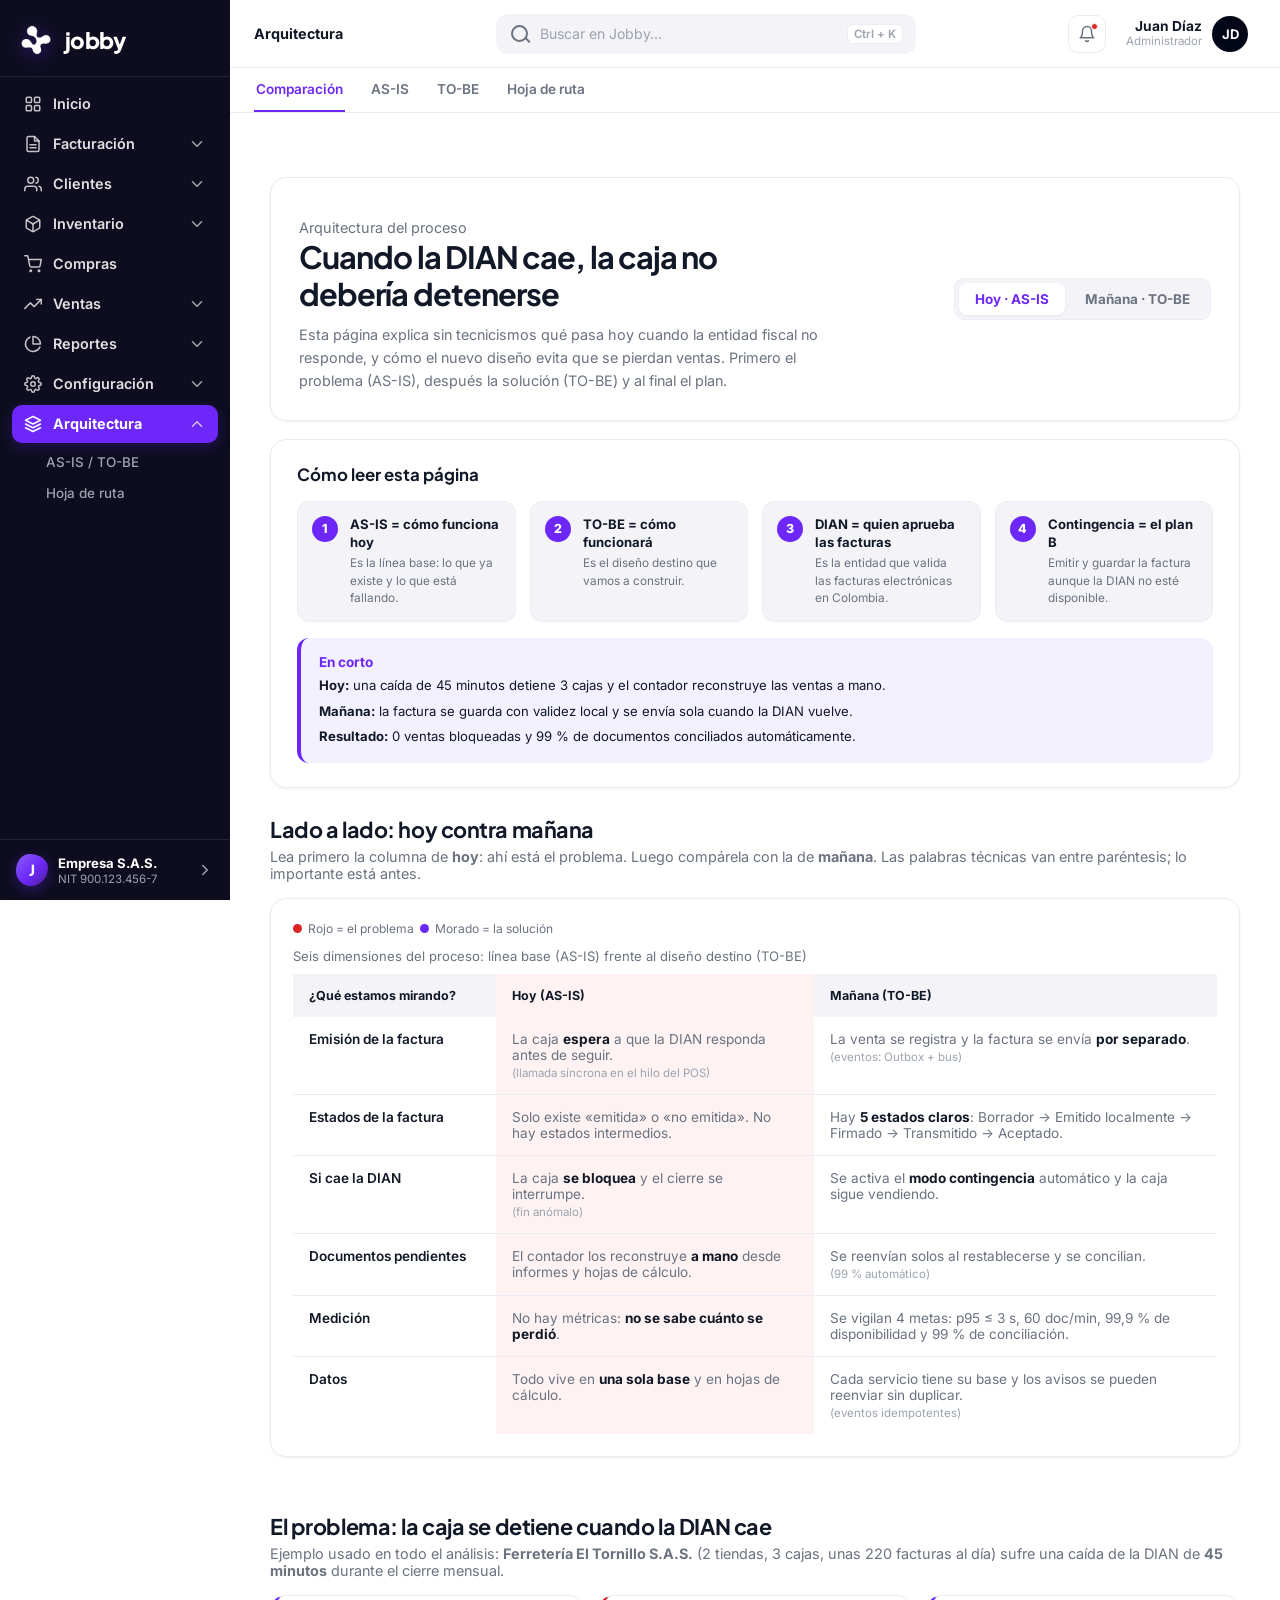
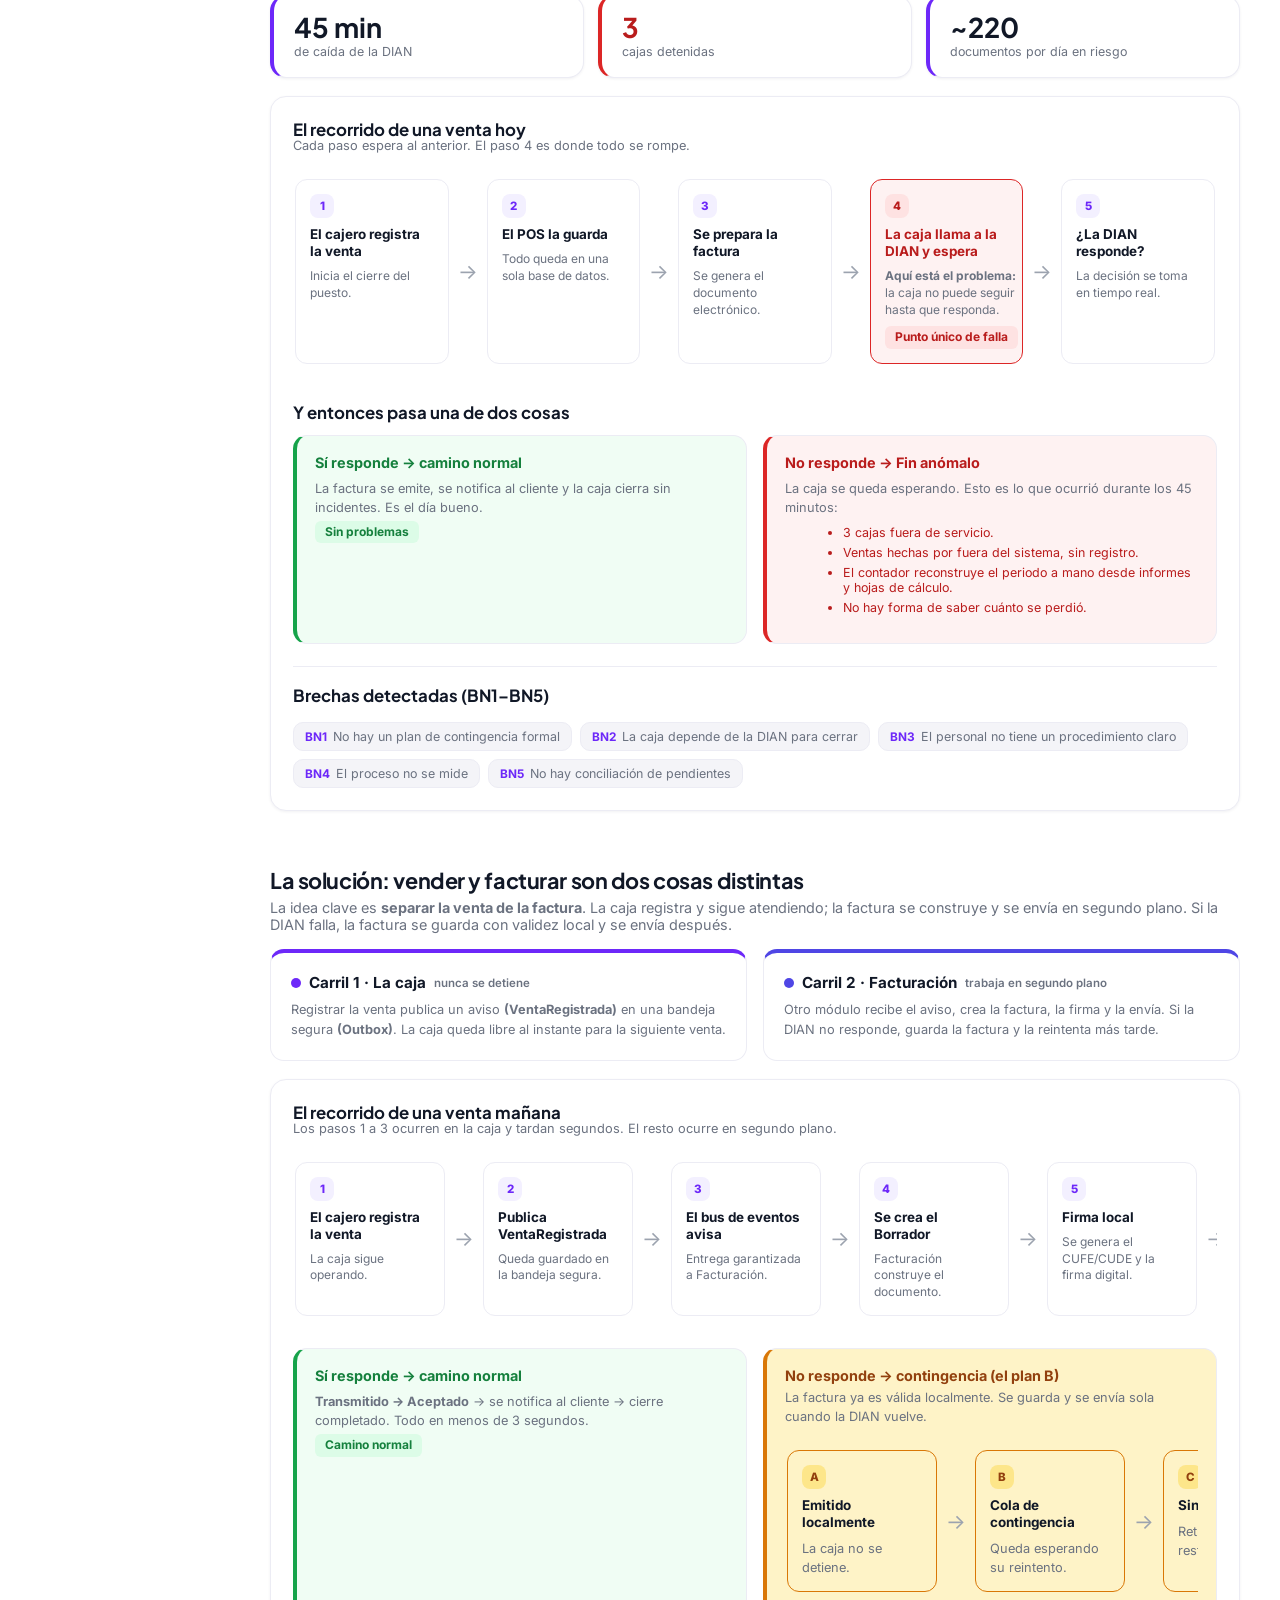
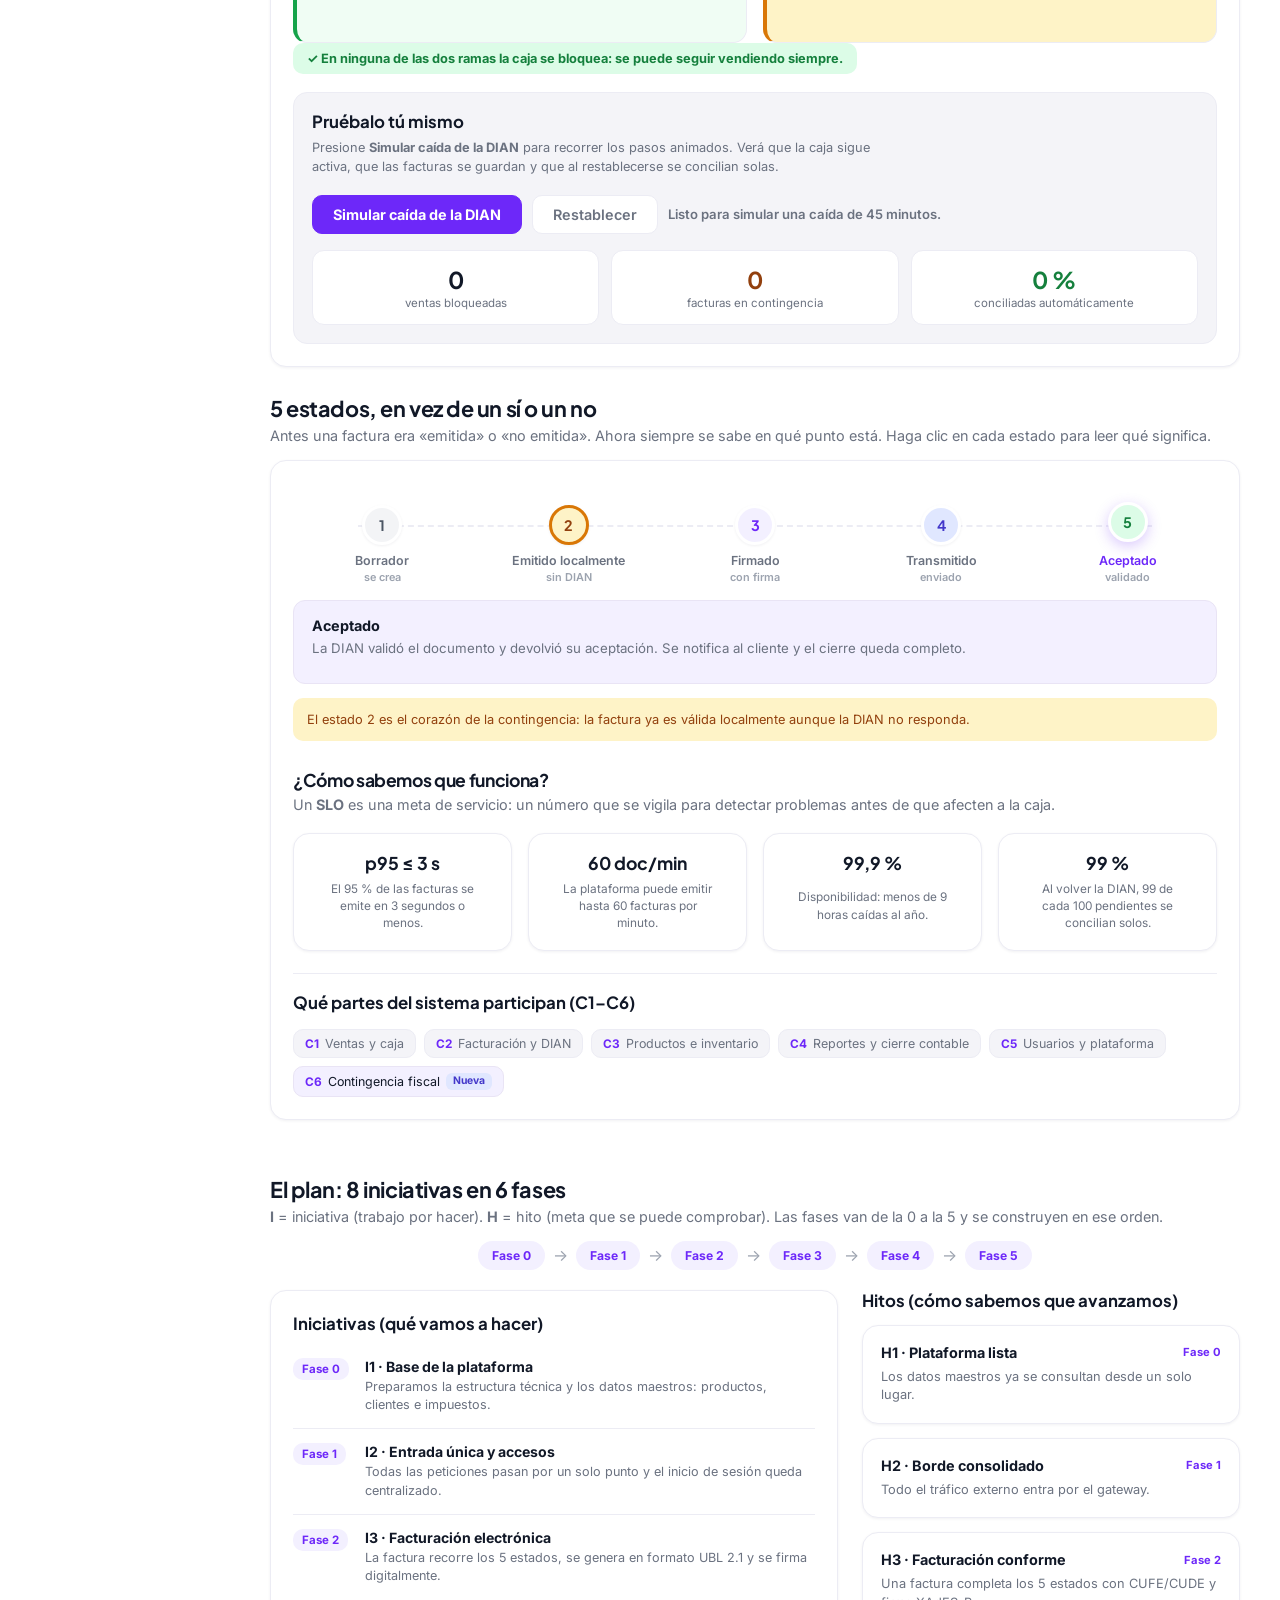
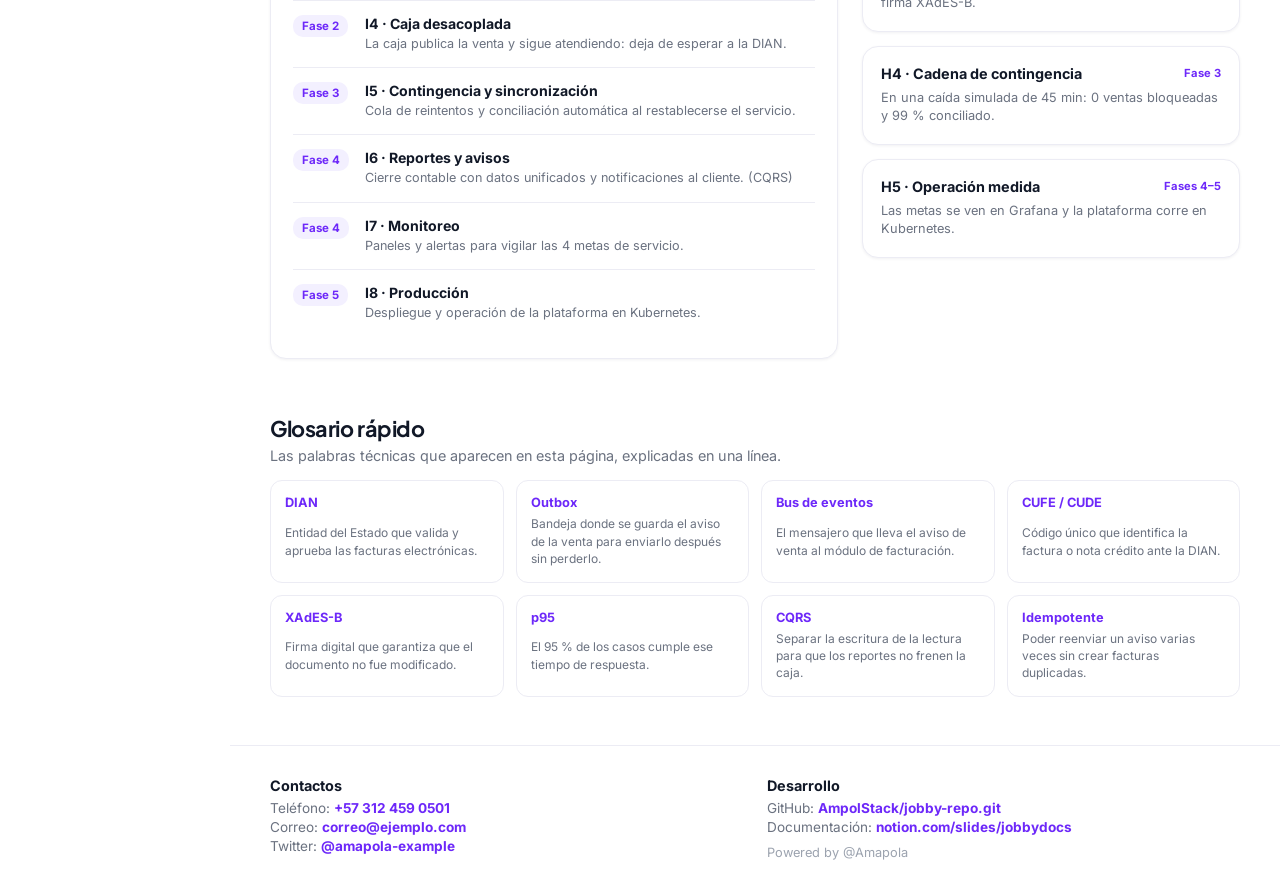
==== commit 28f7fae6: "Integrar logo en marca y simplificar arquitectura" ====
--- a/pages/architecture.html
+++ b/pages/architecture.html
@@ -38,7 +38,7 @@
   <!-- ── SIDEBAR ─────────────────────────────────────────────── -->
   <aside class="sidebar" id="sidebar" aria-label="Navegación lateral">
     <div class="sidebar-brand">
-      <span class="brand-blob" aria-hidden="true">J</span>
+      <img class="brand-logo" src="../logo.png" alt="" width="36" height="36">
       <span class="brand-wordmark">jobby</span>
     </div>
     <nav class="sidebar-nav" role="navigation" aria-label="Navegación principal">
@@ -153,33 +153,50 @@
         <article class="card arch-hero">
           <div>
             <p class="dash-hello">Arquitectura del proceso</p>
-            <h1 id="comparacion-title">Del monolito acoplado a la contingencia de primera clase</h1>
-            <p>Cierre de caja con emisión de documento electrónico: así opera hoy el proceso y así operará cuando la contingencia fiscal deje de ser un accidente y se convierta en una capacidad del sistema.</p>
+            <h1 id="comparacion-title">Cuando la DIAN cae, la caja no debería detenerse</h1>
+            <p>Esta página explica sin tecnicismos qué pasa hoy cuando la entidad fiscal no responde, y cómo el nuevo diseño evita que se pierdan ventas. Primero el problema (AS-IS), después la solución (TO-BE) y al final el plan.</p>
           </div>
           <div class="segmented" role="tablist" aria-label="Seleccionar línea de arquitectura">
-            <button type="button" id="tab-asis" role="tab" aria-selected="true" aria-controls="compare-table" data-target="asis">AS-IS</button>
-            <button type="button" id="tab-tobe" role="tab" aria-selected="false" aria-controls="compare-table" data-target="tobe">TO-BE</button>
-          </div>
-        </article>
-
-        <div class="section-head">
-          <h2>Una misma necesidad, dos formas de resolverla</h2>
-          <p>Seis dimensiones que explican por qué la caja se bloquea hoy y cómo el diseño destino elimina ese punto único de falla.</p>
+            <button type="button" id="tab-asis" role="tab" aria-selected="true" aria-controls="compare-table" data-target="asis">Hoy · AS-IS</button>
+            <button type="button" id="tab-tobe" role="tab" aria-selected="false" aria-controls="compare-table" data-target="tobe">Mañana · TO-BE</button>
+          </div>
+        </article>
+
+        <article class="card reading-guide" aria-labelledby="guia-title">
+          <h2 id="guia-title" class="panel-title">Cómo leer esta página</h2>
+          <div class="guide-grid">
+            <div class="guide-item"><span class="guide-num">1</span><div><strong>AS-IS = cómo funciona hoy</strong><p>Es la línea base: lo que ya existe y lo que está fallando.</p></div></div>
+            <div class="guide-item"><span class="guide-num">2</span><div><strong>TO-BE = cómo funcionará</strong><p>Es el diseño destino que vamos a construir.</p></div></div>
+            <div class="guide-item"><span class="guide-num">3</span><div><strong>DIAN = quien aprueba las facturas</strong><p>Es la entidad que valida las facturas electrónicas en Colombia.</p></div></div>
+            <div class="guide-item"><span class="guide-num">4</span><div><strong>Contingencia = el plan B</strong><p>Emitir y guardar la factura aunque la DIAN no esté disponible.</p></div></div>
+          </div>
+          <div class="tldr">
+            <strong>En corto</strong>
+            <p><b>Hoy:</b> una caída de 45 minutos detiene 3 cajas y el contador reconstruye las ventas a mano.</p>
+            <p><b>Mañana:</b> la factura se guarda con validez local y se envía sola cuando la DIAN vuelve.</p>
+            <p><b>Resultado:</b> 0 ventas bloqueadas y 99 % de documentos conciliados automáticamente.</p>
+          </div>
+        </article>
+
+        <div class="section-head">
+          <h2>Lado a lado: hoy contra mañana</h2>
+          <p>Lea primero la columna de <b>hoy</b>: ahí está el problema. Luego compárela con la de <b>mañana</b>. Las palabras técnicas van entre paréntesis; lo importante está antes.</p>
         </div>
         <article class="card dash-panel" id="compare-table" role="tabpanel" aria-labelledby="tab-asis">
+          <p class="table-hint"><span class="hint-dot danger"></span> Rojo = el problema <span class="hint-dot primary"></span> Morado = la solución</p>
           <div class="table-wrap">
             <table class="compare-table highlight-asis">
-              <caption>Comparación de la línea base (AS-IS) frente al diseño destino (TO-BE)</caption>
+              <caption>Seis dimensiones del proceso: línea base (AS-IS) frente al diseño destino (TO-BE)</caption>
               <thead>
-                <tr><th scope="col">Dimensión</th><th scope="col">AS-IS (línea base)</th><th scope="col">TO-BE (destino)</th></tr>
+                <tr><th scope="col">¿Qué estamos mirando?</th><th scope="col">Hoy (AS-IS)</th><th scope="col">Mañana (TO-BE)</th></tr>
               </thead>
               <tbody>
-                <tr><th scope="row">Emisión del documento</th><td>Síncrona, en el hilo de la caja del monolito</td><td>Desacoplada por eventos (Outbox + bus)</td></tr>
-                <tr><th scope="row">Estados del documento</th><td>Emitida / no emitida (sin máquina de estados)</td><td>Máquina de 5 estados (Borrador → … → Aceptado)</td></tr>
-                <tr><th scope="row">Ante caída de la DIAN</th><td>Caja bloqueada, fin anómalo del proceso</td><td>Modo contingencia automático; la caja nunca se bloquea</td></tr>
-                <tr><th scope="row">Conciliación de pendientes</th><td>Manual, reconstrucción desde informes</td><td>Automática al restablecerse (99 %)</td></tr>
-                <tr><th scope="row">Medición del proceso</th><td>Sin métricas</td><td>SLO monitoreados: p95 ≤ 3 s, 60 doc/min, 99,9 %</td></tr>
-                <tr><th scope="row">Datos</th><td>Base única del monolito + hojas de cálculo</td><td>Base de datos por servicio, eventos idempotentes</td></tr>
+                <tr><th scope="row">Emisión de la factura</th><td>La caja <b>espera</b> a que la DIAN responda antes de seguir. <small>(llamada síncrona en el hilo del POS)</small></td><td>La venta se registra y la factura se envía <b>por separado</b>. <small>(eventos: Outbox + bus)</small></td></tr>
+                <tr><th scope="row">Estados de la factura</th><td>Solo existe «emitida» o «no emitida». No hay estados intermedios.</td><td>Hay <b>5 estados claros</b>: Borrador → Emitido localmente → Firmado → Transmitido → Aceptado.</td></tr>
+                <tr><th scope="row">Si cae la DIAN</th><td>La caja <b>se bloquea</b> y el cierre se interrumpe. <small>(fin anómalo)</small></td><td>Se activa el <b>modo contingencia</b> automático y la caja sigue vendiendo.</td></tr>
+                <tr><th scope="row">Documentos pendientes</th><td>El contador los reconstruye <b>a mano</b> desde informes y hojas de cálculo.</td><td>Se reenvían solos al restablecerse y se concilian. <small>(99 % automático)</small></td></tr>
+                <tr><th scope="row">Medición</th><td>No hay métricas: <b>no se sabe cuánto se perdió</b>.</td><td>Se vigilan 4 metas: p95 ≤ 3 s, 60 doc/min, 99,9 % de disponibilidad y 99 % de conciliación.</td></tr>
+                <tr><th scope="row">Datos</th><td>Todo vive en <b>una sola base</b> y en hojas de cálculo.</td><td>Cada servicio tiene su base y los avisos se pueden reenviar sin duplicar. <small>(eventos idempotentes)</small></td></tr>
               </tbody>
             </table>
           </div>
@@ -189,43 +206,59 @@
       <!-- B. AS-IS -->
       <section class="arch-section" id="asis" aria-labelledby="asis-title">
         <div class="section-head">
-          <h2 id="asis-title">El problema: la caja bloqueada por la DIAN</h2>
-          <p>Escenario rector: caída de la DIAN de 45 minutos durante el cierre mensual de Ferretería El Tornillo S.A.S. (2 tiendas, 3 POS, ~220 documentos/día).</p>
-        </div>
+          <h2 id="asis-title">El problema: la caja se detiene cuando la DIAN cae</h2>
+          <p>Ejemplo usado en todo el análisis: <b>Ferretería El Tornillo S.A.S.</b> (2 tiendas, 3 cajas, unas 220 facturas al día) sufre una caída de la DIAN de <b>45 minutos</b> durante el cierre mensual.</p>
+        </div>
+
+        <div class="fact-strip" aria-label="Datos del escenario">
+          <div class="fact"><strong>45 min</strong><span>de caída de la DIAN</span></div>
+          <div class="fact danger"><strong>3</strong><span>cajas detenidas</span></div>
+          <div class="fact"><strong>~220</strong><span>documentos por día en riesgo</span></div>
+        </div>
+
         <article class="card dash-panel">
+          <h3 class="panel-title">El recorrido de una venta hoy</h3>
+          <p class="flow-intro">Cada paso espera al anterior. El paso 4 es donde todo se rompe.</p>
           <ol class="flow" aria-label="Flujo actual de cierre de caja con fin anómalo">
-            <li class="flow-step"><span class="step-icon" aria-hidden="true"><svg width="17" height="17" viewBox="0 0 24 24" fill="none" stroke="currentColor" stroke-width="2" stroke-linecap="round" stroke-linejoin="round"><path d="M17 21v-2a4 4 0 0 0-4-4H5a4 4 0 0 0-4 4v2"/><circle cx="9" cy="7" r="4"/></svg></span><h3>Cajero registra venta</h3><p>Inicia el cierre del puesto.</p></li>
-            <li class="flow-arrow" aria-hidden="true">→</li>
-            <li class="flow-step"><span class="step-icon" aria-hidden="true"><svg width="17" height="17" viewBox="0 0 24 24" fill="none" stroke="currentColor" stroke-width="2" stroke-linecap="round" stroke-linejoin="round"><rect x="2" y="3" width="20" height="14" rx="2"/><line x1="8" y1="21" x2="16" y2="21"/><line x1="12" y1="17" x2="12" y2="21"/></svg></span><h3>POS monolito</h3><p>Registra la venta en la base única.</p></li>
-            <li class="flow-arrow" aria-hidden="true">→</li>
-            <li class="flow-step"><span class="step-icon" aria-hidden="true"><svg width="17" height="17" viewBox="0 0 24 24" fill="none" stroke="currentColor" stroke-width="2" stroke-linecap="round" stroke-linejoin="round"><path d="M14 2H6a2 2 0 0 0-2 2v16a2 2 0 0 0 2 2h12a2 2 0 0 0 2-2V8z"/><polyline points="14 2 14 8 20 8"/></svg></span><h3>Emitir documento</h3><p>Se prepara la factura electrónica.</p></li>
-            <li class="flow-arrow" aria-hidden="true">→</li>
-            <li class="flow-step danger"><span class="step-icon" aria-hidden="true"><svg width="17" height="17" viewBox="0 0 24 24" fill="none" stroke="currentColor" stroke-width="2" stroke-linecap="round" stroke-linejoin="round"><path d="M10.29 3.86L1.82 18a2 2 0 0 0 1.71 3h16.94a2 2 0 0 0 1.71-3L13.71 3.86a2 2 0 0 0-3.42 0z"/><line x1="12" y1="9" x2="12" y2="13"/><line x1="12" y1="17" x2="12.01" y2="17"/></svg></span><h3>Llamar a la DIAN</h3><p>Síncrono, <strong>en el hilo de la caja</strong>.</p><span class="badge danger">Punto único de falla</span></li>
-            <li class="flow-arrow" aria-hidden="true">→</li>
-            <li class="flow-step"><span class="step-icon" aria-hidden="true"><svg width="17" height="17" viewBox="0 0 24 24" fill="none" stroke="currentColor" stroke-width="2" stroke-linecap="round" stroke-linejoin="round"><circle cx="12" cy="12" r="10"/><polyline points="12 6 12 12 16 14"/></svg></span><h3>¿DIAN disponible?</h3><p>Decisión en tiempo real.</p></li>
+            <li class="flow-step"><span class="step-num">1</span><h3>El cajero registra la venta</h3><p>Inicia el cierre del puesto.</p></li>
+            <li class="flow-arrow" aria-hidden="true">→</li>
+            <li class="flow-step"><span class="step-num">2</span><h3>El POS la guarda</h3><p>Todo queda en una sola base de datos.</p></li>
+            <li class="flow-arrow" aria-hidden="true">→</li>
+            <li class="flow-step"><span class="step-num">3</span><h3>Se prepara la factura</h3><p>Se genera el documento electrónico.</p></li>
+            <li class="flow-arrow" aria-hidden="true">→</li>
+            <li class="flow-step danger"><span class="step-num">4</span><h3>La caja llama a la DIAN y espera</h3><p><b>Aquí está el problema:</b> la caja no puede seguir hasta que responda.</p><span class="badge danger">Punto único de falla</span></li>
+            <li class="flow-arrow" aria-hidden="true">→</li>
+            <li class="flow-step"><span class="step-num">5</span><h3>¿La DIAN responde?</h3><p>La decisión se toma en tiempo real.</p></li>
           </ol>
 
-          <div class="flow-branch">
-            <p class="flow-label" style="color:var(--jb-success-text)">├─ Sí → documento emitido → cierre de caja OK</p>
-            <div class="flow" aria-label="Rama alterna cuando la DIAN no responde">
-              <span class="flow-label danger">└─ No →</span>
-              <article class="card impact-card">
-                <h3 style="color:var(--jb-danger-text);font-size:0.9rem;margin-bottom:8px">Fin anómalo: caja bloqueada</h3>
-                <ul>
-                  <li>3 POS abajo durante los 45 minutos de caída.</li>
-                  <li>Ventas por fuera del sistema.</li>
-                  <li>El contador reconstruye el periodo a mano desde informes y hojas de cálculo.</li>
-                </ul>
-              </article>
-            </div>
-          </div>
-
-          <div class="chips" aria-label="Brechas de negocio de la línea base">
-            <span class="chip"><strong>BN1</strong> Sin contingencia formalizada</span>
-            <span class="chip"><strong>BN2</strong> Cierre acoplado a la DIAN</span>
-            <span class="chip"><strong>BN3</strong> Roles sin procedimiento de contingencia</span>
-            <span class="chip"><strong>BN4</strong> Proceso sin medición</span>
-            <span class="chip"><strong>BN5</strong> Sin conciliación de pendientes</span>
+          <h3 class="panel-title" style="margin-top:22px">Y entonces pasa una de dos cosas</h3>
+          <div class="branch-grid">
+            <article class="branch-card ok">
+              <h4>Sí responde → camino normal</h4>
+              <p>La factura se emite, se notifica al cliente y la caja cierra sin incidentes. Es el día bueno.</p>
+              <span class="badge success">Sin problemas</span>
+            </article>
+            <article class="branch-card bad">
+              <h4>No responde → Fin anómalo</h4>
+              <p>La caja se queda esperando. Esto es lo que ocurrió durante los 45 minutos:</p>
+              <ul>
+                <li>3 cajas fuera de servicio.</li>
+                <li>Ventas hechas por fuera del sistema, sin registro.</li>
+                <li>El contador reconstruye el periodo a mano desde informes y hojas de cálculo.</li>
+                <li>No hay forma de saber cuánto se perdió.</li>
+              </ul>
+            </article>
+          </div>
+
+          <div class="chips-block">
+            <h3 class="panel-title">Brechas detectadas (BN1–BN5)</h3>
+            <div class="chips" aria-label="Brechas de negocio de la línea base">
+              <span class="chip"><strong>BN1</strong> No hay un plan de contingencia formal</span>
+              <span class="chip"><strong>BN2</strong> La caja depende de la DIAN para cerrar</span>
+              <span class="chip"><strong>BN3</strong> El personal no tiene un procedimiento claro</span>
+              <span class="chip"><strong>BN4</strong> El proceso no se mide</span>
+              <span class="chip"><strong>BN5</strong> No hay conciliación de pendientes</span>
+            </div>
           </div>
         </article>
       </section>
@@ -233,76 +266,118 @@
       <!-- C. TO-BE -->
       <section class="arch-section" id="tobe" aria-labelledby="tobe-title">
         <div class="section-head">
-          <h2 id="tobe-title">La solución: contingencia como capacidad de primera clase</h2>
-          <p>La emisión sale del hilo de caja mediante eventos. Si la DIAN cae, el documento sigue su camino en modo contingencia y se concilia automáticamente al restablecerse.</p>
-        </div>
+          <h2 id="tobe-title">La solución: vender y facturar son dos cosas distintas</h2>
+          <p>La idea clave es <b>separar la venta de la factura</b>. La caja registra y sigue atendiendo; la factura se construye y se envía en segundo plano. Si la DIAN falla, la factura se guarda con validez local y se envía después.</p>
+        </div>
+
+        <div class="two-lanes" aria-label="Dos carriles: caja y facturación">
+          <article class="lane lane-caja">
+            <h3><span class="lane-dot"></span> Carril 1 · La caja <small>nunca se detiene</small></h3>
+            <p>Registrar la venta publica un aviso <b>(VentaRegistrada)</b> en una bandeja segura <b>(Outbox)</b>. La caja queda libre al instante para la siguiente venta.</p>
+          </article>
+          <article class="lane lane-fact">
+            <h3><span class="lane-dot"></span> Carril 2 · Facturación <small>trabaja en segundo plano</small></h3>
+            <p>Otro módulo recibe el aviso, crea la factura, la firma y la envía. Si la DIAN no responde, guarda la factura y la reintenta más tarde.</p>
+          </article>
+        </div>
+
         <article class="card dash-panel">
+          <h3 class="panel-title">El recorrido de una venta mañana</h3>
+          <p class="flow-intro">Los pasos 1 a 3 ocurren en la caja y tardan segundos. El resto ocurre en segundo plano.</p>
           <ol class="flow" id="tobe-flow" aria-label="Flujo destino de cierre de caja con contingencia y conciliación">
-            <li class="flow-step" data-sim-step><span class="step-icon" aria-hidden="true"><svg width="17" height="17" viewBox="0 0 24 24" fill="none" stroke="currentColor" stroke-width="2" stroke-linecap="round" stroke-linejoin="round"><path d="M17 21v-2a4 4 0 0 0-4-4H5a4 4 0 0 0-4 4v2"/><circle cx="9" cy="7" r="4"/></svg></span><h3>Cajero registra venta</h3><p>La caja sigue operando.</p></li>
-            <li class="flow-arrow" aria-hidden="true">→</li>
-            <li class="flow-step" data-sim-step><span class="step-icon" aria-hidden="true"><svg width="17" height="17" viewBox="0 0 24 24" fill="none" stroke="currentColor" stroke-width="2" stroke-linecap="round" stroke-linejoin="round"><path d="M4 4h16v12H4z"/><polyline points="4 8 12 14 20 8"/></svg></span><h3>Publica VentaRegistrada</h3><p>Outbox transaccional.</p></li>
-            <li class="flow-arrow" aria-hidden="true">→</li>
-            <li class="flow-step" data-sim-step><span class="step-icon" aria-hidden="true"><svg width="17" height="17" viewBox="0 0 24 24" fill="none" stroke="currentColor" stroke-width="2" stroke-linecap="round" stroke-linejoin="round"><path d="M4 7h16M4 12h16M4 17h16"/><circle cx="2" cy="7" r="0.5"/><circle cx="2" cy="12" r="0.5"/><circle cx="2" cy="17" r="0.5"/></svg></span><h3>Bus de eventos</h3><p>Entrega garantizada a Facturación.</p></li>
-            <li class="flow-arrow" aria-hidden="true">→</li>
-            <li class="flow-step" data-sim-step><span class="step-icon" aria-hidden="true"><svg width="17" height="17" viewBox="0 0 24 24" fill="none" stroke="currentColor" stroke-width="2" stroke-linecap="round" stroke-linejoin="round"><path d="M14 2H6a2 2 0 0 0-2 2v16a2 2 0 0 0 2 2h12a2 2 0 0 0 2-2V8z"/><polyline points="14 2 14 8 20 8"/></svg></span><h3>Documento Borrador</h3><p>Facturación lo crea.</p></li>
-            <li class="flow-arrow" aria-hidden="true">→</li>
-            <li class="flow-step" data-sim-step><span class="step-icon" aria-hidden="true"><svg width="17" height="17" viewBox="0 0 24 24" fill="none" stroke="currentColor" stroke-width="2" stroke-linecap="round" stroke-linejoin="round"><path d="M12 22s8-4 8-10V5l-8-3-8 3v7c0 6 8 10 8 10z"/></svg></span><h3>Firma local</h3><p>XAdES-B + CUFE/CUDE.</p></li>
-            <li class="flow-arrow" aria-hidden="true">→</li>
-            <li class="flow-step" data-sim-step><span class="step-icon" aria-hidden="true"><svg width="17" height="17" viewBox="0 0 24 24" fill="none" stroke="currentColor" stroke-width="2" stroke-linecap="round" stroke-linejoin="round"><circle cx="12" cy="12" r="10"/><polyline points="12 6 12 12 16 14"/></svg></span><h3>¿Validación previa disponible?</h3><p>Comprueba la DIAN sin bloquear.</p></li>
+            <li class="flow-step" data-sim-step><span class="step-num">1</span><h3>El cajero registra la venta</h3><p>La caja sigue operando.</p></li>
+            <li class="flow-arrow" aria-hidden="true">→</li>
+            <li class="flow-step" data-sim-step><span class="step-num">2</span><h3>Publica VentaRegistrada</h3><p>Queda guardado en la bandeja segura.</p></li>
+            <li class="flow-arrow" aria-hidden="true">→</li>
+            <li class="flow-step" data-sim-step><span class="step-num">3</span><h3>El bus de eventos avisa</h3><p>Entrega garantizada a Facturación.</p></li>
+            <li class="flow-arrow" aria-hidden="true">→</li>
+            <li class="flow-step" data-sim-step><span class="step-num">4</span><h3>Se crea el Borrador</h3><p>Facturación construye el documento.</p></li>
+            <li class="flow-arrow" aria-hidden="true">→</li>
+            <li class="flow-step" data-sim-step><span class="step-num">5</span><h3>Firma local</h3><p>Se genera el CUFE/CUDE y la firma digital.</p></li>
+            <li class="flow-arrow" aria-hidden="true">→</li>
+            <li class="flow-step" data-sim-step><span class="step-num">6</span><h3>¿La DIAN responde?</h3><p>Se comprueba sin bloquear la caja.</p></li>
           </ol>
 
-          <div class="flow-branch">
-            <p class="flow-label" style="color:var(--jb-success-text)">├─ Sí → Transmitido → Aceptado → Notificación → Cierre OK</p>
-            <div class="flow-branch"><ol class="flow" aria-label="Rama de contingencia y conciliación automática">
-              <span class="flow-label warn">└─ No →</span>
-              <li class="flow-step warn" data-sim-step data-branch="contingencia"><span class="step-icon" aria-hidden="true"><svg width="17" height="17" viewBox="0 0 24 24" fill="none" stroke="currentColor" stroke-width="2" stroke-linecap="round" stroke-linejoin="round"><path d="M10.29 3.86L1.82 18a2 2 0 0 0 1.71 3h16.94a2 2 0 0 0 1.71-3L13.71 3.86a2 2 0 0 0-3.42 0z"/><line x1="12" y1="9" x2="12" y2="13"/><line x1="12" y1="17" x2="12.01" y2="17"/></svg></span><h3>Emitido localmente</h3><p>Contingencia: la caja no se detiene.</p></li>
-              <li class="flow-arrow" aria-hidden="true">→</li>
-              <li class="flow-step warn" data-sim-step data-branch="contingencia"><span class="step-icon" aria-hidden="true"><svg width="17" height="17" viewBox="0 0 24 24" fill="none" stroke="currentColor" stroke-width="2" stroke-linecap="round" stroke-linejoin="round"><path d="M4 7h16M4 12h16M4 17h16"/></svg></span><h3>Cola de contingencia</h3><p>Eventos pendientes de reintento.</p></li>
-              <li class="flow-arrow" aria-hidden="true">→</li>
-              <li class="flow-step warn" data-sim-step data-branch="contingencia"><span class="step-icon" aria-hidden="true"><svg width="17" height="17" viewBox="0 0 24 24" fill="none" stroke="currentColor" stroke-width="2" stroke-linecap="round" stroke-linejoin="round"><path d="M21 2v6h-6"/><path d="M3 12a9 9 0 0 1 15-6.7L21 8"/><path d="M3 22v-6h6"/><path d="M21 12a9 9 0 0 1-15 6.7L3 16"/></svg></span><h3>Sincronizador</h3><p>Retransmite al restablecerse.</p></li>
-              <li class="flow-arrow" aria-hidden="true">→</li>
-              <li class="flow-step success" data-sim-step data-branch="contingencia"><span class="step-icon" aria-hidden="true"><svg width="17" height="17" viewBox="0 0 24 24" fill="none" stroke="currentColor" stroke-width="2" stroke-linecap="round" stroke-linejoin="round"><polyline points="20 6 9 17 4 12"/></svg></span><h3>Transmitido → Aceptado</h3><p>Conciliación automática (99 %).</p></li>
-            </ol></div>
-          </div>
-
-          <span class="badge success" style="margin-top:12px">✓ La caja NUNCA se bloquea en ninguna rama</span>
-
-          <div class="sim-controls">
-            <button class="cta" type="button" id="simulate-btn">Simular caída de la DIAN</button>
-            <button class="secondary-button" type="button" id="reset-btn">Restablecer</button>
-            <span class="sim-status" id="sim-status" aria-live="polite">Listo para simular una caída de 45 minutos.</span>
-          </div>
-        </article>
-
-        <div class="section-head" style="margin-top:32px">
-          <h2>Máquina de estados del documento</h2>
-          <p>Cinco estados explícitos: el documento tributario deja de ser un banner binario «emitida / no emitida».</p>
+          <div class="branch-grid">
+            <article class="branch-card ok">
+              <h4>Sí responde → camino normal</h4>
+              <p><b>Transmitido → Aceptado</b> → se notifica al cliente → cierre completado. Todo en menos de 3 segundos.</p>
+              <span class="badge success">Camino normal</span>
+            </article>
+            <div class="branch-card warn">
+              <h4>No responde → contingencia (el plan B)</h4>
+              <p class="flow-intro">La factura ya es válida localmente. Se guarda y se envía sola cuando la DIAN vuelve.</p>
+              <ol class="flow flow-compact" aria-label="Rama de contingencia y conciliación automática">
+                <li class="flow-step warn" data-sim-step data-branch="contingencia"><span class="step-num">A</span><h3>Emitido localmente</h3><p>La caja no se detiene.</p></li>
+                <li class="flow-arrow" aria-hidden="true">→</li>
+                <li class="flow-step warn" data-sim-step data-branch="contingencia"><span class="step-num">B</span><h3>Cola de contingencia</h3><p>Queda esperando su reintento.</p></li>
+                <li class="flow-arrow" aria-hidden="true">→</li>
+                <li class="flow-step warn" data-sim-step data-branch="contingencia"><span class="step-num">C</span><h3>Sincronizador</h3><p>Retransmite al restablecerse.</p></li>
+                <li class="flow-arrow" aria-hidden="true">→</li>
+                <li class="flow-step success" data-sim-step data-branch="contingencia"><span class="step-num">D</span><h3>Transmitido → Aceptado</h3><p>Conciliación automática (99 %).</p></li>
+              </ol>
+            </div>
+          </div>
+
+          <p class="sim-banner">✓ En ninguna de las dos ramas la caja se bloquea: se puede seguir vendiendo siempre.</p>
+
+          <div class="sim-card">
+            <div>
+              <h3 class="panel-title">Pruébalo tú mismo</h3>
+              <p>Presione <b>Simular caída de la DIAN</b> para recorrer los pasos animados. Verá que la caja sigue activa, que las facturas se guardan y que al restablecerse se concilian solas.</p>
+            </div>
+            <div class="sim-controls">
+              <button class="cta" type="button" id="simulate-btn">Simular caída de la DIAN</button>
+              <button class="secondary-button" type="button" id="reset-btn">Restablecer</button>
+              <span class="sim-status" id="sim-status" aria-live="polite">Listo para simular una caída de 45 minutos.</span>
+            </div>
+            <div class="sim-metrics" aria-label="Resultados de la simulación">
+              <div class="metric"><strong id="metric-blocked">0</strong><span>ventas bloqueadas</span></div>
+              <div class="metric warn"><strong id="metric-contingency">0</strong><span>facturas en contingencia</span></div>
+              <div class="metric success"><strong id="metric-reconciled">0 %</strong><span>conciliadas automáticamente</span></div>
+            </div>
+          </div>
+        </article>
+
+        <div class="section-head">
+          <h2>5 estados, en vez de un sí o un no</h2>
+          <p>Antes una factura era «emitida» o «no emitida». Ahora siempre se sabe en qué punto está. Haga clic en cada estado para leer qué significa.</p>
         </div>
         <article class="card dash-panel">
           <div class="stepper" role="tablist" aria-label="Estados del documento tributario">
-            <button class="state-node" type="button" role="tab" aria-selected="false" data-state="borrador" aria-describedby="state-panel"><span class="state-dot">1</span><span class="state-name">Borrador</span></button>
-            <button class="state-node" type="button" role="tab" aria-selected="false" data-state="local" aria-describedby="state-panel"><span class="state-dot">2</span><span class="state-name">Emitido localmente</span></button>
-            <button class="state-node" type="button" role="tab" aria-selected="false" data-state="firmado" aria-describedby="state-panel"><span class="state-dot">3</span><span class="state-name">Firmado</span></button>
-            <button class="state-node" type="button" role="tab" aria-selected="false" data-state="transmitido" aria-describedby="state-panel"><span class="state-dot">4</span><span class="state-name">Transmitido</span></button>
-            <button class="state-node" type="button" role="tab" aria-selected="true" data-state="aceptado" aria-describedby="state-panel"><span class="state-dot">5</span><span class="state-name">Aceptado</span></button>
+            <button class="state-node" type="button" role="tab" aria-selected="false" data-state="borrador" aria-describedby="state-panel"><span class="state-dot">1</span><span class="state-name">Borrador<small>se crea</small></span></button>
+            <button class="state-node" type="button" role="tab" aria-selected="false" data-state="local" aria-describedby="state-panel"><span class="state-dot">2</span><span class="state-name">Emitido localmente<small>sin DIAN</small></span></button>
+            <button class="state-node" type="button" role="tab" aria-selected="false" data-state="firmado" aria-describedby="state-panel"><span class="state-dot">3</span><span class="state-name">Firmado<small>con firma</small></span></button>
+            <button class="state-node" type="button" role="tab" aria-selected="false" data-state="transmitido" aria-describedby="state-panel"><span class="state-dot">4</span><span class="state-name">Transmitido<small>enviado</small></span></button>
+            <button class="state-node" type="button" role="tab" aria-selected="true" data-state="aceptado" aria-describedby="state-panel"><span class="state-dot">5</span><span class="state-name">Aceptado<small>validado</small></span></button>
           </div>
           <div class="state-panel" id="state-panel" role="tabpanel" aria-live="polite">
             <h3>Aceptado</h3>
             <p>La DIAN validó el documento y devolvió su aceptación. Se notifica al cliente y el cierre queda completo.</p>
           </div>
+          <p class="note-line">El estado 2 es el corazón de la contingencia: la factura ya es válida localmente aunque la DIAN no responda.</p>
+
+          <div class="section-head" style="margin-top:28px">
+            <h2 style="font-size:1.1rem">¿Cómo sabemos que funciona?</h2>
+            <p>Un <b>SLO</b> es una meta de servicio: un número que se vigila para detectar problemas antes de que afecten a la caja.</p>
+          </div>
           <div class="slo-grid" aria-label="Objetivos de nivel de servicio">
-            <article class="card slo-card"><span class="step-icon" aria-hidden="true"><svg width="18" height="18" viewBox="0 0 24 24" fill="none" stroke="currentColor" stroke-width="2" stroke-linecap="round" stroke-linejoin="round"><circle cx="12" cy="12" r="10"/><polyline points="12 6 12 12 16 14"/></svg></span><strong>p95 ≤ 3 s</strong><span>Latencia de emisión</span></article>
-            <article class="card slo-card"><span class="step-icon" aria-hidden="true"><svg width="18" height="18" viewBox="0 0 24 24" fill="none" stroke="currentColor" stroke-width="2" stroke-linecap="round" stroke-linejoin="round"><path d="M3 17l6-6 4 4 8-8"/><polyline points="17 7 21 7 21 11"/></svg></span><strong>60 doc/min</strong><span>Capacidad de emisión</span></article>
-            <article class="card slo-card"><span class="step-icon" aria-hidden="true"><svg width="18" height="18" viewBox="0 0 24 24" fill="none" stroke="currentColor" stroke-width="2" stroke-linecap="round" stroke-linejoin="round"><path d="M22 11.08V12a10 10 0 1 1-5.93-9.14"/><polyline points="22 4 12 14.01 9 11.01"/></svg></span><strong>99,9 %</strong><span>Disponibilidad</span></article>
-            <article class="card slo-card"><span class="step-icon" aria-hidden="true"><svg width="18" height="18" viewBox="0 0 24 24" fill="none" stroke="currentColor" stroke-width="2" stroke-linecap="round" stroke-linejoin="round"><path d="M21 2v6h-6"/><path d="M3 12a9 9 0 0 1 15-6.7L21 8"/><path d="M3 22v-6h6"/><path d="M21 12a9 9 0 0 1-15 6.7L3 16"/></svg></span><strong>99 %</strong><span>Conciliación automática</span></article>
-          </div>
-          <div class="chips" aria-label="Capacidades de la arquitectura destino">
-            <span class="chip"><strong>C1</strong> Gestión comercial y POS</span>
-            <span class="chip"><strong>C2</strong> Emisión y cumplimiento fiscal</span>
-            <span class="chip"><strong>C3</strong> Inventario y catálogo</span>
-            <span class="chip"><strong>C4</strong> Analítica y cierre contable</span>
-            <span class="chip"><strong>C5</strong> Administración de plataforma</span>
-            <span class="chip highlight"><strong>C6</strong> Contingencia fiscal <span class="badge info">Nueva</span></span>
+            <article class="card slo-card"><strong>p95 ≤ 3 s</strong><span>El 95 % de las facturas se emite en 3 segundos o menos.</span></article>
+            <article class="card slo-card"><strong>60 doc/min</strong><span>La plataforma puede emitir hasta 60 facturas por minuto.</span></article>
+            <article class="card slo-card"><strong>99,9 %</strong><span>Disponibilidad: menos de 9 horas caídas al año.</span></article>
+            <article class="card slo-card"><strong>99 %</strong><span>Al volver la DIAN, 99 de cada 100 pendientes se concilian solos.</span></article>
+          </div>
+
+          <div class="chips-block">
+            <h3 class="panel-title">Qué partes del sistema participan (C1–C6)</h3>
+            <div class="chips" aria-label="Capacidades de la arquitectura destino">
+              <span class="chip"><strong>C1</strong> Ventas y caja</span>
+              <span class="chip"><strong>C2</strong> Facturación y DIAN</span>
+              <span class="chip"><strong>C3</strong> Productos e inventario</span>
+              <span class="chip"><strong>C4</strong> Reportes y cierre contable</span>
+              <span class="chip"><strong>C5</strong> Usuarios y plataforma</span>
+              <span class="chip highlight"><strong>C6</strong> Contingencia fiscal <span class="badge info">Nueva</span></span>
+            </div>
           </div>
         </article>
       </section>
@@ -310,30 +385,54 @@
       <!-- D. HOJA DE RUTA -->
       <section class="arch-section" id="roadmap" aria-labelledby="roadmap-title">
         <div class="section-head">
-          <h2 id="roadmap-title">Cómo llegamos: iniciativas e hitos</h2>
-          <p>Ocho iniciativas ordenadas en seis fases, con cinco hitos medibles que cierran las brechas de la línea base.</p>
+          <h2 id="roadmap-title">El plan: 8 iniciativas en 6 fases</h2>
+          <p><b>I</b> = iniciativa (trabajo por hacer). <b>H</b> = hito (meta que se puede comprobar). Las fases van de la 0 a la 5 y se construyen en ese orden.</p>
+        </div>
+        <div class="phase-track" aria-label="Fases del plan">
+          <span>Fase 0</span><i>→</i><span>Fase 1</span><i>→</i><span>Fase 2</span><i>→</i><span>Fase 3</span><i>→</i><span>Fase 4</span><i>→</i><span>Fase 5</span>
         </div>
         <div class="roadmap-layout">
           <article class="card dash-panel">
-            <h3 class="panel-title" style="margin-bottom:10px">Iniciativas</h3>
+            <h3 class="panel-title" style="margin-bottom:10px">Iniciativas (qué vamos a hacer)</h3>
             <ol class="initiative-list">
-              <li class="initiative"><span class="phase-chip">Fase 0</span><div><h3>I1 · Plataforma base</h3><p>Módulo shared, DDD hexagonal y maestros.</p></div></li>
-              <li class="initiative"><span class="phase-chip">Fase 1</span><div><h3>I2 · API Gateway e Identidad</h3><p>Borde consolidado y autenticación centralizada.</p></div></li>
-              <li class="initiative"><span class="phase-chip">Fase 2</span><div><h3>I3 · Facturación</h3><p>Máquina de 5 estados, UBL 2.1 y firma XAdES.</p></div></li>
-              <li class="initiative"><span class="phase-chip">Fase 2</span><div><h3>I4 · POS y Ventas con Outbox</h3><p>Emisión desacoplada del hilo de caja.</p></div></li>
-              <li class="initiative"><span class="phase-chip">Fase 3</span><div><h3>I5 · Sincronización de contingencia</h3><p>Cola de reintentos y conciliación automática.</p></div></li>
-              <li class="initiative"><span class="phase-chip">Fase 4</span><div><h3>I6 · Reportes (CQRS) y Notificaciones</h3><p>Cierre contable y avisos al cliente.</p></div></li>
-              <li class="initiative"><span class="phase-chip">Fase 4</span><div><h3>I7 · Observabilidad</h3><p>Prometheus, Loki, Zipkin y SLO en Grafana.</p></div></li>
-              <li class="initiative"><span class="phase-chip">Fase 5</span><div><h3>I8 · Producción en Kubernetes</h3><p>Despliegue y operación de la plataforma.</p></div></li>
+              <li class="initiative"><span class="phase-chip">Fase 0</span><div><h3>I1 · Base de la plataforma</h3><p>Preparamos la estructura técnica y los datos maestros: productos, clientes e impuestos.</p></div></li>
+              <li class="initiative"><span class="phase-chip">Fase 1</span><div><h3>I2 · Entrada única y accesos</h3><p>Todas las peticiones pasan por un solo punto y el inicio de sesión queda centralizado.</p></div></li>
+              <li class="initiative"><span class="phase-chip">Fase 2</span><div><h3>I3 · Facturación electrónica</h3><p>La factura recorre los 5 estados, se genera en formato UBL 2.1 y se firma digitalmente.</p></div></li>
+              <li class="initiative"><span class="phase-chip">Fase 2</span><div><h3>I4 · Caja desacoplada</h3><p>La caja publica la venta y sigue atendiendo: deja de esperar a la DIAN.</p></div></li>
+              <li class="initiative"><span class="phase-chip">Fase 3</span><div><h3>I5 · Contingencia y sincronización</h3><p>Cola de reintentos y conciliación automática al restablecerse el servicio.</p></div></li>
+              <li class="initiative"><span class="phase-chip">Fase 4</span><div><h3>I6 · Reportes y avisos</h3><p>Cierre contable con datos unificados y notificaciones al cliente. (CQRS)</p></div></li>
+              <li class="initiative"><span class="phase-chip">Fase 4</span><div><h3>I7 · Monitoreo</h3><p>Paneles y alertas para vigilar las 4 metas de servicio.</p></div></li>
+              <li class="initiative"><span class="phase-chip">Fase 5</span><div><h3>I8 · Producción</h3><p>Despliegue y operación de la plataforma en Kubernetes.</p></div></li>
             </ol>
           </article>
-          <div class="milestone-grid">
-            <article class="card milestone"><div class="milestone-head"><h3>H1 · Plataforma operable</h3><span class="phase-tag">Fase 0</span></div><p>Maestros servidos con índice HMAC.</p></article>
-            <article class="card milestone"><div class="milestone-head"><h3>H2 · Borde consolidado</h3><span class="phase-tag">Fase 1</span></div><p>Todo el tráfico externo pasa por el gateway.</p></article>
-            <article class="card milestone"><div class="milestone-head"><h3>H3 · Emisión conforme</h3><span class="phase-tag">Fase 2</span></div><p>El documento recorre los 5 estados con CUFE/CUDE y XAdES-B.</p></article>
-            <article class="card milestone"><div class="milestone-head"><h3>H4 · Cadena de contingencia</h3><span class="phase-tag">Fase 3</span></div><p>Caída simulada de 45 min: cero ventas bloqueadas y 99 % conciliado.</p></article>
-            <article class="card milestone"><div class="milestone-head"><h3>H5 · SLO instrumentados</h3><span class="phase-tag">Fases 4–5</span></div><p>KPIs como alertas en Grafana y producción en Kubernetes.</p></article>
-          </div>
+          <div>
+            <h3 class="panel-title" style="margin-bottom:14px">Hitos (cómo sabemos que avanzamos)</h3>
+            <div class="milestone-grid">
+              <article class="card milestone"><div class="milestone-head"><h3>H1 · Plataforma lista</h3><span class="phase-tag">Fase 0</span></div><p>Los datos maestros ya se consultan desde un solo lugar.</p></article>
+              <article class="card milestone"><div class="milestone-head"><h3>H2 · Borde consolidado</h3><span class="phase-tag">Fase 1</span></div><p>Todo el tráfico externo entra por el gateway.</p></article>
+              <article class="card milestone"><div class="milestone-head"><h3>H3 · Facturación conforme</h3><span class="phase-tag">Fase 2</span></div><p>Una factura completa los 5 estados con CUFE/CUDE y firma XAdES-B.</p></article>
+              <article class="card milestone"><div class="milestone-head"><h3>H4 · Cadena de contingencia</h3><span class="phase-tag">Fase 3</span></div><p>En una caída simulada de 45 min: 0 ventas bloqueadas y 99 % conciliado.</p></article>
+              <article class="card milestone"><div class="milestone-head"><h3>H5 · Operación medida</h3><span class="phase-tag">Fases 4–5</span></div><p>Las metas se ven en Grafana y la plataforma corre en Kubernetes.</p></article>
+            </div>
+          </div>
+        </div>
+      </section>
+
+      <!-- E. GLOSARIO -->
+      <section class="arch-section" aria-labelledby="glosario-title">
+        <div class="section-head">
+          <h2 id="glosario-title">Glosario rápido</h2>
+          <p>Las palabras técnicas que aparecen en esta página, explicadas en una línea.</p>
+        </div>
+        <div class="glossary">
+          <div class="glossary-item"><strong>DIAN</strong><span>Entidad del Estado que valida y aprueba las facturas electrónicas.</span></div>
+          <div class="glossary-item"><strong>Outbox</strong><span>Bandeja donde se guarda el aviso de la venta para enviarlo después sin perderlo.</span></div>
+          <div class="glossary-item"><strong>Bus de eventos</strong><span>El mensajero que lleva el aviso de venta al módulo de facturación.</span></div>
+          <div class="glossary-item"><strong>CUFE / CUDE</strong><span>Código único que identifica la factura o nota crédito ante la DIAN.</span></div>
+          <div class="glossary-item"><strong>XAdES-B</strong><span>Firma digital que garantiza que el documento no fue modificado.</span></div>
+          <div class="glossary-item"><strong>p95</strong><span>El 95 % de los casos cumple ese tiempo de respuesta.</span></div>
+          <div class="glossary-item"><strong>CQRS</strong><span>Separar la escritura de la lectura para que los reportes no frenen la caja.</span></div>
+          <div class="glossary-item"><strong>Idempotente</strong><span>Poder reenviar un aviso varias veces sin crear facturas duplicadas.</span></div>
         </div>
       </section>
     </main>
--- a/css/styles.css
+++ b/css/styles.css
@@ -322,6 +322,15 @@
   font-weight: 800;
   font-size: 1.05rem;
   line-height: 1;
+}
+
+/* Logo oficial: símbolo blanco sobre fondo transparente (ideal sobre el sidebar oscuro) */
+.brand-logo {
+  width: 36px;
+  height: 36px;
+  flex: 0 0 auto;
+  object-fit: contain;
+  filter: drop-shadow(0 3px 10px rgba(109, 40, 249, 0.45));
 }
 
 .brand-wordmark {
@@ -1696,6 +1705,12 @@
   font-size: 1.6rem;
   line-height: 1;
 }
+.auth-logo img {
+  width: 34px;
+  height: 34px;
+  object-fit: contain;
+  display: block;
+}
 .auth-title {
   font-family: var(--jb-font-heading);
   font-size: 1.7rem;
@@ -2104,7 +2119,120 @@
 .milestone .phase-tag { font-size: 0.7rem; font-weight: 700; color: var(--jb-primary); }
 .milestone p { font-size: 0.8rem; color: var(--jb-text-2); margin-top: 7px; line-height: 1.45; }
 
+/* ── Claridad adicional de arquitectura ───────────────────────── */
+.reading-guide { margin-top: 18px; padding: 24px 26px; }
+.reading-guide .panel-title { margin-bottom: 16px; }
+.guide-grid { display: grid; grid-template-columns: repeat(4, minmax(0, 1fr)); gap: 14px; }
+.guide-item {
+  display: grid; grid-template-columns: 28px 1fr; gap: 10px; align-items: start;
+  padding: 14px; background: var(--jb-bg-soft); border: 1px solid var(--jb-border); border-radius: 12px;
+}
+.guide-num {
+  width: 26px; height: 26px; border-radius: 50%; display: grid; place-items: center;
+  background: var(--jb-primary); color: #fff; font-size: 0.78rem; font-weight: 800;
+}
+.guide-item strong { display: block; font-size: 0.82rem; color: var(--jb-text); line-height: 1.35; }
+.guide-item p { font-size: 0.74rem; color: var(--jb-text-2); margin-top: 4px; line-height: 1.45; }
+.tldr {
+  margin-top: 16px; padding: 16px 18px; border-left: 4px solid var(--jb-primary);
+  background: var(--jb-primary-soft); border-radius: 12px; display: grid; gap: 6px;
+}
+.tldr strong { font-size: 0.85rem; color: var(--jb-primary); }
+.tldr p { font-size: 0.82rem; color: var(--jb-text); line-height: 1.5; }
+.table-hint {
+  font-size: 0.75rem; color: var(--jb-text-2); display: flex; align-items: center;
+  gap: 6px; flex-wrap: wrap; margin-bottom: 12px;
+}
+.hint-dot { width: 9px; height: 9px; border-radius: 50%; display: inline-block; }
+.hint-dot.danger { background: var(--jb-danger); }
+.hint-dot.primary { background: var(--jb-primary); }
+.compare-table small { display: block; font-size: 0.72rem; color: var(--jb-text-3); margin-top: 3px; }
+.compare-table b { color: var(--jb-text); }
+
+.fact-strip { display: grid; grid-template-columns: repeat(3, minmax(0, 1fr)); gap: 14px; margin-bottom: 18px; }
+.fact {
+  background: var(--jb-bg); border: 1px solid var(--jb-border); border-left: 4px solid var(--jb-primary);
+  border-radius: var(--jb-radius-card); box-shadow: var(--jb-shadow-card);
+  padding: 18px 20px; display: grid; gap: 3px;
+}
+.fact.danger { border-left-color: var(--jb-danger); }
+.fact strong { font-family: var(--jb-font-heading); font-size: 1.7rem; color: var(--jb-text); line-height: 1; }
+.fact.danger strong { color: var(--jb-danger-text); }
+.fact span { font-size: 0.78rem; color: var(--jb-text-2); }
+.flow-intro { font-size: 0.8rem; color: var(--jb-text-2); margin: -4px 0 12px; line-height: 1.5; }
+.flow-step .step-num {
+  width: 24px; height: 24px; border-radius: 8px; display: grid; place-items: center;
+  background: var(--jb-primary-soft); color: var(--jb-primary); font-size: 0.72rem; font-weight: 800;
+}
+.flow-step.danger .step-num { background: var(--jb-danger-bg); color: var(--jb-danger-text); }
+.flow-step.warn .step-num { background: #FDE68A; color: var(--jb-warning-text); }
+.flow-step.success .step-num { background: var(--jb-success-bg); color: var(--jb-success-text); }
+.flow-compact .flow-step { min-width: 148px; }
+
+.branch-grid { display: grid; grid-template-columns: 1fr 1fr; gap: 16px; margin-top: 12px; }
+.branch-card {
+  border: 1px solid var(--jb-border); border-left: 4px solid var(--jb-border);
+  border-radius: 14px; padding: 18px; background: var(--jb-bg-soft); min-width: 0;
+}
+.branch-card.ok { border-left-color: var(--jb-success); background: #F0FDF4; }
+.branch-card.bad { border-left-color: var(--jb-danger); background: #FEF2F2; }
+.branch-card.warn { border-left-color: var(--jb-warning); background: var(--jb-warning-bg); }
+.branch-card h4 { font-size: 0.9rem; font-weight: 700; color: var(--jb-text); margin-bottom: 8px; }
+.branch-card.ok h4 { color: var(--jb-success-text); }
+.branch-card.bad h4 { color: var(--jb-danger-text); }
+.branch-card.warn h4 { color: var(--jb-warning-text); }
+.branch-card p { font-size: 0.8rem; color: var(--jb-text-2); line-height: 1.5; }
+.branch-card ul { margin: 8px 0 10px 18px; display: grid; gap: 5px; font-size: 0.78rem; color: var(--jb-danger-text); }
+.branch-card .badge { margin-top: 4px; }
+.chips-block { margin-top: 22px; padding-top: 18px; border-top: 1px solid var(--jb-border); }
+.chips-block .panel-title { margin-bottom: 10px; }
+
+.two-lanes { display: grid; grid-template-columns: 1fr 1fr; gap: 16px; margin-bottom: 18px; }
+.lane { padding: 20px; border-radius: 14px; border: 1px solid var(--jb-border); background: var(--jb-bg); }
+.lane-caja { border-top: 4px solid var(--jb-primary); }
+.lane-fact { border-top: 4px solid var(--jb-info); }
+.lane h3 { display: flex; align-items: center; gap: 8px; flex-wrap: wrap; font-size: 0.95rem; font-weight: 700; color: var(--jb-text); }
+.lane h3 small { font-size: 0.72rem; font-weight: 600; color: var(--jb-text-2); }
+.lane-dot { width: 10px; height: 10px; border-radius: 50%; background: var(--jb-primary); flex: 0 0 auto; }
+.lane-fact .lane-dot { background: var(--jb-info); }
+.lane p { font-size: 0.8rem; color: var(--jb-text-2); line-height: 1.55; margin-top: 8px; }
+
+.sim-card { margin-top: 18px; padding: 18px; border: 1px solid var(--jb-border); border-radius: 14px; background: var(--jb-bg-soft); }
+.sim-card .panel-title { margin-bottom: 6px; }
+.sim-card > div:first-child p { font-size: 0.8rem; color: var(--jb-text-2); line-height: 1.5; max-width: 70ch; }
+.sim-metrics { display: grid; grid-template-columns: repeat(3, minmax(0, 1fr)); gap: 12px; margin-top: 16px; }
+.metric {
+  background: var(--jb-bg); border: 1px solid var(--jb-border); border-radius: 12px;
+  padding: 14px; display: grid; gap: 2px; text-align: center;
+}
+.metric strong { font-family: var(--jb-font-heading); font-size: 1.45rem; color: var(--jb-text); }
+.metric.warn strong { color: var(--jb-warning-text); }
+.metric.success strong { color: var(--jb-success-text); }
+.metric span { font-size: 0.72rem; color: var(--jb-text-2); }
+
+.state-name small { display: block; font-size: 0.68rem; font-weight: 600; color: var(--jb-text-3); margin-top: 2px; }
+.note-line {
+  margin-top: 14px; padding: 12px 14px; border-radius: 10px;
+  background: var(--jb-warning-bg); color: var(--jb-warning-text); font-size: 0.8rem; line-height: 1.5;
+}
+.slo-card strong { font-size: 1.1rem; }
+.slo-card span { font-size: 0.74rem; line-height: 1.45; max-width: 22ch; }
+.phase-track { display: flex; align-items: center; justify-content: center; gap: 8px; flex-wrap: wrap; margin: 6px 0 20px; }
+.phase-track span { padding: 7px 14px; border-radius: 20px; background: var(--jb-primary-soft); color: var(--jb-primary); font-size: 0.76rem; font-weight: 700; }
+.phase-track i { color: var(--jb-text-3); font-style: normal; }
+.glossary { display: grid; grid-template-columns: repeat(4, minmax(0, 1fr)); gap: 12px; }
+.glossary-item { background: var(--jb-bg); border: 1px solid var(--jb-border); border-radius: 12px; padding: 14px; display: grid; gap: 5px; }
+.glossary-item strong { font-size: 0.8rem; color: var(--jb-primary); }
+.glossary-item span { font-size: 0.75rem; color: var(--jb-text-2); line-height: 1.45; }
+
 /* Responsive de los componentes nuevos */
+@media (max-width: 1024px) {
+  .guide-grid, .glossary { grid-template-columns: repeat(2, minmax(0, 1fr)); }
+  .two-lanes, .branch-grid { grid-template-columns: 1fr; }
+}
+@media (max-width: 600px) {
+  .guide-grid, .glossary, .fact-strip, .sim-metrics { grid-template-columns: 1fr; }
+}
 @media (max-width: 1024px) {
   .dash-row { grid-template-columns: 1fr; }
   .roadmap-layout { grid-template-columns: 1fr; }
